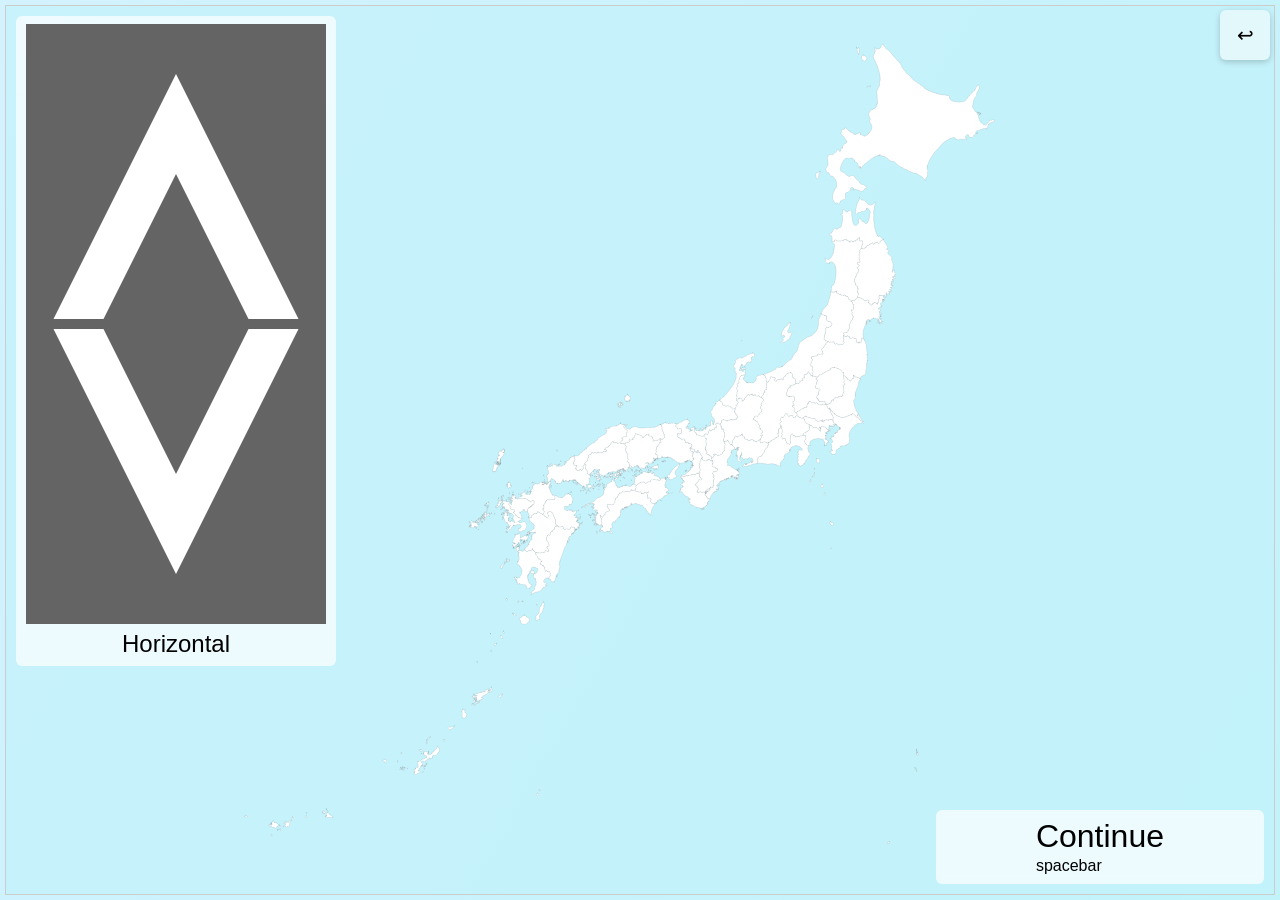
==== diamonds.html @ d3b8f723 "Add files via upload" ====
<!DOCTYPE html>
<html>
<head> 
    <meta charset="UTF-8">
    <link rel="stylesheet" href="styles.css">
    <title>Road Diamonds</title>
</head>
<body>
<div id="page">
    <div id="mapWrapper">
        <div id="svgs">
            <div id="layerContainer">
                <svg viewBox="0 0 300 600" width="300" height="600" id="background" class="shown">
                    <rect style="fill:#646464;fill-opacity:1;stroke:none;" width="300" height="600" x="0" y="0" />
                </svg>
                <svg viewBox="0 0 300 600" width="300" height="600" id="horizontal" class="layer">
                    <rect style="fill:#646464;fill-opacity:1;stroke:none;" width="300" height="600" x="0" y="0" />
                    <path style="fill:#ffffff;" d="M 150 50 L 27.5 295 L 77.5 295 L 150 150 L 222.5 295 L 272.5 295 L 150 50 z M 27.5 305 L 150 550 L 272.5 305 L 222.5 305 L 150 450 L 77.5 305 L 27.5 305 z " />
                </svg>
                <svg viewBox="0 0 300 600" width="300" height="600" id="horizontalsmall" class="layer">
                    <rect style="fill:#646464;fill-opacity:1;stroke:none;" width="300" height="600" x="0" y="0" />
                    <path style="fill:#ffffff;" d="M 150,175 88.75,297.5 h 25 L 150,225 l 36.25,72.5 h 25 z M 88.75,302.5 150,425 211.25,302.5 h -25 L 150,375 113.75,302.5 Z" />
                </svg>
                <svg viewBox="0 0 300 600" width="300" height="600" id="genericthin" class="layer">
                    <rect style="fill:#646464;fill-opacity:1;stroke:none;" width="300" height="600" x="0" y="0" />
                    <path style="fill:#ffffff;" d="M 150 50 L 19.75 300 L 150 550 L 280.25 300 L 150 50 z M 150 100 L 254.19922 300 L 150 500 L 45.800781 300 L 150 100 z " />
                </svg>
                <svg viewBox="0 0 300 600" width="300" height="600" id="horizontalthin" class="layer">
                    <rect style="fill:#646464;fill-opacity:1;stroke:none;" width="300" height="600" x="0" y="0" />
                    <path style="fill:#ffffff;" d="M 150 50 L 21.703125 296.25 L 47.753906 296.25 L 150 100 L 252.24609 296.25 L 278.29688 296.25 L 150 50 z M 21.703125 303.75 L 150 550 L 278.29688 303.75 L 252.24609 303.75 L 150 500 L 47.753906 303.75 L 21.703125 303.75 z " />
                </svg>
                <svg viewBox="0 0 300 600" width="300" height="600" id="outerrightsmall" class="layer">
                    <rect style="fill:#646464;fill-opacity:1;stroke:none;" width="300" height="600" x="0" y="0" />
                    <path style="fill:#ffffff;" d="m 150,175 -65.125,125 47.84961,91.84277 13.02539,-25 L 110.9248,300 118.53027,285.40332 150,225 163.02539,200 Z m 17.27441,33.15722 -13.02441,25 L 189.07519,300 184.63867,308.51562 160.44433,354.9541 150,375 136.97461,400 150,425 215.125,300 Z" />
                </svg>
                <svg viewBox="0 0 300 600" width="300" height="600" id="kagawa" class="layer">
                    <rect style="fill:#646464;fill-opacity:1;stroke:none;" width="300" height="600" x="0" y="0" />
                    <path style="fill:#ffffff;" d="M 150 50 L 123.94922 100 L 150 150 L 210.9375 266.96094 L 228.15039 300 L 202.48828 349.25391 L 150 450 L 123.94922 500 L 150 550 L 280.25 300 L 150 50 z M 115.44922 116.31641 L 19.75 300 L 115.44922 483.68555 L 141.5 433.68555 L 71.849609 300 L 141.5 166.31641 L 115.44922 116.31641 z " />
                </svg>
                <svg viewBox="0 0 300 600" width="300" height="600" id="shizuoka" class="layer">
                    <rect style="fill:#646464;fill-opacity:1;stroke:none;" width="300" height="600" x="0" y="0" />
                    <path style="fill:#ffffff;" d="M 150 50 L 136.97656 74.998047 L 150 100 L 202.89258 201.51953 L 254.19922 300 L 207.34766 389.92773 L 150 500 L 136.97461 525 L 150 550 L 280.25 300 L 150 50 z M 131.97656 84.595703 L 19.75 300 L 131.97461 515.4043 L 145 490.4043 L 45.800781 300 L 145 109.5957 L 131.97656 84.595703 z " />
                </svg>
                <svg viewBox="0 0 300 600" width="300" height="600" id="aomori" class="layer">
                    <rect style="fill:#646464;fill-opacity:1;stroke:none;" width="300" height="600" x="0" y="0" />
                    <path style="fill:#ffffff;" d="M 150 50 L 54.298828 233.68555 L 80.349609 283.68555 L 150 150 L 174.31055 196.66016 L 228.15039 300 L 254.20117 349.99805 L 280.25 300 L 150 50 z M 45.798828 250 L 19.75 300 L 150 550 L 245.70117 366.31445 L 219.65039 316.31445 L 150 450 L 125.98828 403.91211 L 71.849609 300 L 45.798828 250 z " />
                </svg>
                <svg viewBox="0 0 300 600" width="300" height="600" id="outerleft" class="layer">
                    <rect style="fill:#646464;fill-opacity:1;stroke:none;" width="300" height="600" x="0" y="0" />
                    <path style="fill:#ffffff;" d="M 150 50 L 123.94922 100.00195 L 150 150 L 217.72656 279.99414 L 228.15039 300 L 158.5 433.68359 L 184.55078 483.68359 L 280.25 300 L 150 50 z M 115.44922 116.31641 L 19.75 300 L 150 550 L 176.05078 500 L 150 450 L 94.023438 342.55859 L 71.849609 300 L 141.5 166.31641 L 115.44922 116.31641 z " />
                </svg>
                <svg viewBox="0 0 300 600" width="300" height="600" id="outerright" class="layer">
                    <rect style="fill:#646464;fill-opacity:1;stroke:none;" width="300" height="600" x="0" y="0" />
                    <path style="fill:#ffffff;" d="M 150 50 L 19.75 300 L 115.44922 483.68555 L 141.5 433.68555 L 71.849609 300 L 87.060547 270.80664 L 150 150 L 176.05078 100 L 150 50 z M 184.54883 116.31445 L 158.5 166.31445 L 228.15039 300 L 219.27734 317.03125 L 170.88867 409.9082 L 150 450 L 123.94922 500 L 150 550 L 280.25 300 L 184.54883 116.31445 z " />
                </svg>
                <svg viewBox="0 0 300 600" width="300" height="600" id="outerleftthin" class="layer">
                    <rect style="fill:#646464;fill-opacity:1;stroke:none;" width="300" height="600" x="0" y="0" />
                    <path style="fill:#ffffff;" d="M 150 50 L 136.99414 74.960938 L 220.51367 235.26758 L 220.47461 235.26758 L 254.19922 300 L 155 490.40234 L 168.02539 515.40234 L 280.25 300 L 150 50 z M 131.99414 84.558594 L 19.75 300 L 150 550 L 163.02539 525 L 150 500 L 87.921875 380.8457 L 45.800781 300 L 145.01953 109.55859 L 131.99414 84.558594 z " />
                </svg>
                <svg viewBox="0 0 300 600" width="300" height="600" id="htypeleft" class="layer">
                    <rect style="fill:#646464;fill-opacity:1;stroke:none;" width="300" height="600" x="0" y="0" />
                    <path style="fill:#ffffff;" d="M 150 50 L 123.94922 100 L 150 150 L 228.15039 300 L 254.20117 350 L 280.25 300 L 150 50 z M 115.44922 116.31641 L 54.300781 233.68555 L 80.349609 283.68555 L 141.5 166.31641 L 115.44922 116.31641 z M 45.798828 250 L 19.75 300 L 150 550 L 176.05078 500 L 150 450 L 71.849609 300 L 45.798828 250 z M 219.65039 316.31445 L 158.5 433.68359 L 184.55078 483.68359 L 245.69922 366.31445 L 219.65039 316.31445 z " />
                </svg>
                <svg viewBox="0 0 300 600" width="300" height="600" id="htypeleftthin" class="layer">
                    <rect style="fill:#646464;fill-opacity:1;stroke:none;" width="300" height="600" x="0" y="0" />
                    <path style="fill:#ffffff;" d="M 150 50 L 136.97461 75 L 150 100 L 254.19922 300 L 267.22461 325.00195 L 280.25 300 L 150 50 z M 131.97461 84.597656 L 37.775391 265.40234 L 50.800781 290.40234 L 145 109.59766 L 131.97461 84.597656 z M 32.775391 275 L 19.75 300 L 150 550 L 163.02539 525 L 150 500 L 45.800781 300 L 32.775391 275 z M 249.19922 309.59766 L 155 490.40234 L 168.02539 515.40234 L 262.22461 334.59766 L 249.19922 309.59766 z " />
                </svg>
                <svg viewBox="0 0 300 600" width="300" height="600" id="shurikenrightsmall" class="layer">
                    <rect style="fill:#646464;fill-opacity:1;stroke:none;" width="300" height="600" x="0" y="0" />
                    <path style="fill:#ffffff;" d="m 150,175 -47.84961,91.84278 13.02441,24.99999 1.55079,-2.97656 L 150,225 163.02441,200 Z m 17.27539,33.15722 -13.02539,25 10.04297,19.27637 8.33886,16.00488 L 189.07519,300 202.10058,325 215.125,300 Z M 97.899414,275 84.875,300 l 47.84961,91.84277 13.02539,-25 L 134.69238,345.61914 110.9248,300 Z m 86.925776,33.15723 -5.86718,11.26171 -22.93067,44.0127 L 150,375 136.97461,400 150,425 197.85058,333.15723 Z" />
                </svg>
                <svg viewBox="0 0 300 600" width="300" height="600" id="shurikenright" class="layer">
                    <rect style="fill:#646464;fill-opacity:1;stroke:none;" width="300" height="600" x="0" y="0" />
                    <path style="fill:#ffffff;" d="M 150 50 L 54.298828 233.68555 L 80.349609 283.68555 L 89.535156 266.05273 L 150 150 L 176.04883 100 L 150 50 z M 184.54883 116.31445 L 158.5 166.31445 L 203.17383 252.06055 L 207.39453 260.16016 L 228.15039 300 L 254.20117 350 L 280.25 300 L 184.54883 116.31445 z M 45.798828 250 L 19.75 300 L 115.44922 483.68555 L 141.5 433.68555 L 108.22852 369.82422 L 71.849609 300 L 45.798828 250 z M 219.65039 316.31445 L 199.61523 354.76953 L 199.00195 355.94727 L 150 450 L 123.94922 500 L 150 550 L 245.70117 366.31445 L 219.65039 316.31445 z " />
                </svg>
                <svg viewBox="0 0 300 600" width="300" height="600" id="htyperight" class="layer">
                    <rect style="fill:#646464;fill-opacity:1;stroke:none;" width="300" height="600" x="0" y="0" />
                    <path style="fill:#ffffff;" d="M 150 50 L 19.75 300 L 45.798828 349.99805 L 71.849609 300 L 150 150 L 176.04883 100 L 150 50 z M 184.54883 116.31445 L 158.5 166.31445 L 219.65039 283.68555 L 245.70117 233.68555 L 184.54883 116.31445 z M 254.20117 250.00195 L 228.15039 300 L 195.69531 362.29297 L 150 450 L 123.94922 500 L 150 550 L 280.25 300 L 254.20117 250.00195 z M 80.349609 316.31445 L 54.298828 366.31445 L 115.44922 483.68555 L 141.5 433.68555 L 80.349609 316.31445 z " />
                </svg>
                <svg viewBox="0 0 300 600" width="300" height="600" id="shurikenleftthin" class="layer">
                    <rect style="fill:#646464;fill-opacity:1;stroke:none;" width="300" height="600" x="0" y="0" />
                    <path style="fill:#ffffff;" d="M 150 50 L 136.97461 75 L 150 100 L 207.35938 210.0957 L 249.19922 290.4043 L 262.22461 265.40234 L 150 50 z M 131.97461 84.597656 L 19.75 300 L 32.775391 325 L 45.800781 300 L 111.42383 174.04297 L 145 109.59766 L 131.97461 84.597656 z M 267.22461 275 L 254.19922 300 L 183.05664 436.54883 L 155 490.40234 L 168.02539 515.40234 L 280.25 300 L 267.22461 275 z M 50.800781 309.59766 L 37.775391 334.59766 L 150 550 L 163.02539 524.99805 L 150 500 L 150 499.99805 L 93.023438 390.63672 L 50.800781 309.59766 z " />
                </svg>
                <svg viewBox="0 0 300 600" width="300" height="600" id="shurikenleft" class="layer">
                    <rect style="fill:#646464;fill-opacity:1;stroke:none;" width="300" height="600" x="0" y="0" />
                    <path style="fill:#ffffff;" d="M 150 50 L 123.94922 100 L 150 150 L 219.65039 283.68359 L 245.70117 233.68555 L 150 50 z M 115.44922 116.31445 L 19.75 300 L 45.798828 349.99805 L 71.849609 300 L 82.085938 280.35352 L 125.19727 197.60742 L 141.5 166.31445 L 115.44922 116.31445 z M 254.20117 250 L 228.15039 300 L 226.94727 302.31055 L 181.81445 388.93555 L 158.5 433.68359 L 184.55078 483.68359 L 280.25 300 L 254.20117 250 z M 80.349609 316.31445 L 54.298828 366.31445 L 150 550 L 176.05078 500 L 150 450 L 94.802734 344.05469 L 80.349609 316.31445 z " />
                </svg>
            </div>
            <div id="name">name</div>
        </div>
        <div id="map"></div>
        <div id="prefectures"></div>
        <div id="legend_colors">
            <div class="legend-item">
                <span class="color-box correct"></span>
                <span>Correct</span>
            </div>

            <div class="legend-item">
                <span class="color-box wrong"></span>
                <span>Wrong</span>
            </div>

            <div class="legend-item">
                <span class="color-box missing"></span>
                <span>Missing</span>
            </div>
        </div>
        <button id="continue" onclick="buttonPress()">
            Continue
            <div id="notice">
                spacebar
            </div>
        </button>
    </div>
</div>

<a id="homeButton" href="index.html">↩</a>

<style>
    
path { 
    transition: fill 0.3s ease;
    cursor: crosshair;
}

#name {
    margin: 0;
    text-align: center;
    font-size: 24px;
}

#svgs {
    width: 320px;
    height: 650px;
    pointer-events: none;
    transition: opacity 0.25s ease, transform 0.25s ease;
    
    position: absolute;
    top: 10px;
    left: 10px;

    justify-content: center;
    align-items: center;

    display: flex;
    flex-direction: column;
    gap: 6px;

    padding: 0px;
    border-radius: 6px;

    background: rgba(255, 255, 255, 0.7);
    backdrop-filter: blur(4px);

}

#layerContainer {
    position: relative;
    width: 100%;
    height: 600px;
}

.layer {
    position: absolute;
    inset: 0;
    
    width: 100%;
    height: 100%;
    
    object-fit: contain;

    opacity: 0;
    transition: opacity 0.5s ease;
}

.shown {
    position: absolute;
    width: 100%;
    height: 100%;
    object-fit: contain;
    display: block;
    opacity: 1;
    transition: opacity 0.5s ease;
}

#map {
    width: 100%;
    height: 100%;
    display: block;
    cursor: grab;
}

#prefectures
 {
    opacity: 0;
    pointer-events: none;
    transition: opacity 0.25s ease, transform 0.25s ease;
    
    position: absolute;
    top: 10px;
    left: 50%;
    transform: translate(-50%, -6px);


    display: flex;
    flex-direction: column;
    gap: 6px;

    padding: 8px;
    border-radius: 6px;

    background: rgba(255, 255, 255, 0.7);
    backdrop-filter: blur(4px);

    font-size: 20px;
}

#prefectures.show {
    opacity: 1;
    transform: translate(-50%, 0);
    pointer-events: auto;    
}

</style>

<script>
document.addEventListener("DOMContentLoaded", () => {

    fetch("prefectures.svg")
    .then(response => response.text())
    .then(svgText => {

        const map = document.getElementById("map");
        map.innerHTML = svgText;

        const svg = map.querySelector("svg");
        svg.setAttribute("preserveAspectRatio", "xMidYMid meet");
        const regions = [...svg.querySelectorAll("path[id]")];
        const marked = new Set();
        const questions = [
            {
                id: "horizontal",
                name: "Horizontal",
                correct: new Set(["Saga", "Shimane", "Tottori"]),
                key: "Saga | Shimane | Tottori"
            },
            {
                id: "horizontalsmall",
                name: "Horizontal Small",
                correct: new Set(["Saga"]),
                key: "Saga"
            },
            {
                id: "horizontalthin",
                name: "Horizontal Thin",
                correct: new Set(["Saga"]),
                key: "Saga"
            },
            {
                id: "genericthin",
                name: "Generic Thin",
                correct: new Set(["Kagoshima", "Yamaguchi", "Aichi", "Nagano"]),
                key: "Kagoshima | Yamaguchi | Aichi | Nagano"
            },
            {
                id: "kagawa",
                name: "C Type",
                correct: new Set(["Kagawa"]),
                key: "Kagawa"
            },
            {
                id: "outerrightsmall",
                name: "Diagonal Top Right Small",
                correct: new Set(["Tokushima", "Hiroshima"]),
                key: "Tokushima | Hiroshima"
            },
            {
                id: "shizuoka",
                name: "C Type Thin",
                correct: new Set(["Shizuoka"]),
                key: "Shizuoka"
            },
            {
                id: "aomori",
                name: "Diagonal Side",
                correct: new Set(["Aomori"]),
                key: "Aomori"
            },
            {
                id: "outerleft",
                name: "Diagonal Top Left",
                correct: new Set(["Mie", "Kochi"]),
                key: "Mie | Kochi"
            },
            {
                id: "outerright",
                name: "Diagonal Top Right",
                correct: new Set(["Miyagi", "Okayama", "Hyogo", "Kyoto"]),
                key: "Miyagi | Okayama | Hyogo | Kyoto"
            },
            {
                id: "outerleftthin",
                name: "Diagonal Top Left Thin",
                correct: new Set(["Ishikawa", "Kumamoto"]),
                key: "Ishikawa | Kumamoto"
            },
            {
                id: "htypeleft",
                name: "H Type Left",
                correct: new Set(["Okinawa", "Shiga", "Niigata", "Ibaraki", "Tochigi", "Saitama"]),
                key: "Okinawa | Shiga | Niigata | Ibaraki | Tochigi | Saitama"
            },
            {
                id: "htypeleftthin",
                name: "H Type Left Thin",
                correct: new Set(["Ibaraki", "Niigata"]),
                key: "Ibaraki | Niigata"
            },
            {
                id: "shurikenright",
                name: "Shuriken Right",
                correct: new Set(["Wakayama", "Nara"]),
                key: "Wakayama | Nara"
            },
            {
                id: "shurikenrightsmall",
                name: "Shuriken Right Small",
                correct: new Set(["Nara"]),
                key: "Nara"
            },
            {
                id: "htyperight",
                name: "H Type Right",
                correct: new Set(["Toyama", "Oita"]),
                key: "Toyama | Oita"
            },
            {
                id: "shurikenleft",
                name: "Shuriken Left",
                correct: new Set(["Chiba", "Gunma", "Gifu"]),
                key: "Chiba | Gunma | Gifu"
            },
            {
                id: "shurikenleftthin",
                name: "Shuriken Left Thin",
                correct: new Set(["Yamanashi", "Nagano"]),
                key: "Yamanashi | Nagano"
            }
        ];

        if (!svg || !regions.length || !questions.length) {
            console.log = ("Shit's dead");
            return;
        }

        const COOLDOWN_TURNS = Math.round(questions.length / 2);
        const cooldowns = {};

        regions.forEach(r => {
            r.dataset.originalFill =
                r.getAttribute("fill") ||
                getComputedStyle(r).fill;
        });

        let guessing = false;
        let romaji = false;
        let currentTarget = null;

        function updateCooldowns() {
            for (const id in cooldowns) {
                cooldowns[id]--;
                if (cooldowns[id] <= 0) delete cooldowns[id];
            }
        }

        function loadQuestion() {
            
            updateCooldowns();

            const available = questions.filter(r => !cooldowns[r.id]);
            const pool = available.length ? available : questions;

            currentTarget = pool[Math.floor(Math.random() * pool.length)];

            cooldowns[currentTarget.id] = COOLDOWN_TURNS;

            const name = currentTarget.name ||currentTarget.id;
            
            
            document.getElementById("name").style.opacity = 0;
            setTimeout(() => {
                document.getElementById("name").textContent = name;
                document.getElementById("name").style.opacity = 1;
            }, 120);

            document.getElementById(currentTarget.id).classList.add('shown');
            document.getElementById(currentTarget.id).classList.remove('layer');
            
            guessing = true;
        }

        function mark(region) {

            if (marked.has(region.id)) {
                marked.delete(region.id);
                region.classList.remove("selected");
                region.style.fill = region.dataset.originalFill;
            } else {
                marked.add(region.id);
                region.classList.add("selected");
                region.style.fill = "#F4D35E";
            }
        }

        function reveal() {

            guessing = false;
            const answers = new Set(currentTarget.correct);
            
            let correct = new Set( [...marked].filter(id => answers.has(id)) );
            let wrong = new Set( [...marked].filter(id => !answers.has(id)) );
            let wrongneeded = new Set( [...answers].filter(id => !marked.has(id)) );

            regions.forEach(region => {
                if (correct.has(region.id)) {
                    region.style.fill = "#2ECC71";
                }
                else if (wrong.has(region.id)) {
                    region.style.fill = "#E74C3C";
                }
                else if (wrongneeded.has(region.id)) {
                    region.style.fill = "#1F6FEB";
                }
            });

            document.getElementById("prefectures").classList.toggle("show");
            document.getElementById("prefectures").textContent = currentTarget.key;
            document.getElementById("legend_colors").classList.toggle("show");

        }

        function resetAndContinue() {
            if (guessing) return;

            regions.forEach(r => {
                r.style.fill = r.dataset.originalFill;
            });

            document.getElementById(currentTarget.id).classList.remove('shown');
            document.getElementById(currentTarget.id).classList.add('layer');

            marked.clear();

            document.getElementById("prefectures").classList.toggle("show");
            document.getElementById("legend_colors").classList.toggle("show");

            loadQuestion()

        }

        regions.forEach(region => {
            region.addEventListener("click", (e) => {
                if (!guessing) return;
                e.stopPropagation();
                mark(region);
            });
        });

        window.buttonPress = function() {
            if (guessing) {
                reveal()
            }
            else {
                resetAndContinue();
            }
        };

        document.addEventListener("keydown", (e) => {
            switch (e.code){
                case "Space":
                case "Enter":
                    if (guessing) {
                        reveal()
                        break;
                    }
                    else {
                        resetAndContinue();
                        break;
                    }
                }
        });

        let viewBox = svg.viewBox.baseVal;

        const baseWidth = viewBox.width;
        const baseHeight = viewBox.height;
        
        const MIN_ZOOM = 0.5;
        const MAX_ZOOM = 35;

        let isPanning = false;
        let startMouse = {x: 0, y: 0};
        let startViewBox = {x: 0, y: 0};

        function updateViewBox() {
            svg.setAttribute(
                "viewBox",
                `${viewBox.x} ${viewBox.y} ${viewBox.width} ${viewBox.height}`
            );
        }

        function getSvgMousePosition(e) {

            const rect = svg.getBoundingClientRect();
            const viewAspect = viewBox.width / viewBox.height;
            const rectAspect = rect.width / rect.height;

            let renderedWidth = rect.width;
            let renderedHeight = rect.height;

            let offsetX = 0;
            let offsetY = 0;

            if (rectAspect > viewAspect) {
                renderedWidth = rect.height * viewAspect;
                offsetX = (rect.width - renderedWidth) / 2;
            } 
            else {
                renderedHeight = rect.width / viewAspect;
                offsetY = (rect.height - renderedHeight) / 2;
            }

            return {
                x: (e.clientX - rect.left - offsetX) / renderedWidth,
                y: (e.clientY - rect.top - offsetY) / renderedHeight
            };

        }

        svg.addEventListener("mousedown", e => {
            isPanning = true;

            const mouse = getSvgMousePosition(e);

            startMouse.x = mouse.x;
            startMouse.y = mouse.y;

            startViewBox.x = viewBox.x;
            startViewBox.y = viewBox.y;

            svg.style.cursor = "grabbing";

            e.preventDefault();
        });

        window.addEventListener("mouseup", () => {
            isPanning = false;
            svg.style.cursor = "grab";
        });

        window.addEventListener("mousemove", e => {
            if (!isPanning) return;

            const mouse = getSvgMousePosition(e);

            const dx = (mouse.x - startMouse.x) * viewBox.width;
            const dy = (mouse.y - startMouse.y) * viewBox.height;

            viewBox.x = startViewBox.x - dx;

            viewBox.y = startViewBox.y - dy;

            updateViewBox();
        });

        svg.addEventListener("wheel", e => {
            e.preventDefault();

            const zoomFactor = 1.1;
            const mouse = getSvgMousePosition(e);
            const scale = baseWidth / viewBox.width;

            let newScale = scale * (e.deltaY < 0 ? zoomFactor : 1 / zoomFactor);

            newScale = Math.max(MIN_ZOOM, Math.min(MAX_ZOOM, newScale));

            const newWidth = baseWidth / newScale;
            const newHeight = baseHeight / newScale;

            viewBox.x += (viewBox.width - newWidth) * mouse.x;
            viewBox.y += (viewBox.height - newHeight) * mouse.y;

            viewBox.width = newWidth;
            viewBox.height = newHeight;

            updateViewBox();
        }, { passive:false });

        loadQuestion();
    });
});
</script>

</body>
</html>
---- styles.css ----
html, body {
    margin: 0;
    height: 100%;
    font-family: sans-serif;
    background: #80dbff31;
}

body {
    display: flex;
    justify-content: center;
    align-items: center;
    padding: 5px;
    background: linear-gradient(120deg, #80dbff31, #c2f3fa);
    box-sizing: border-box;
}

#page {
    height: 100%;
    width: 100%;
    display: flex;
    flex-direction: row;
    margin: auto;
    gap: 10px;
}

#header {
    display: flex;
    flex-direction: column;
    align-items: center;
    flex: 0 1 0%;
    max-width: 40%;
    height: 100%;
    min-height: 0;
}

#mapWrapper {
    flex: 1;
    background: rgba(194, 243, 250, 0.644);
    border: 1px solid #ccc;
    min-height: 0;
    position: relative;
    overflow: hidden;
}

#menu {
    text-align: center;
}

.button-container {
    display: flex;
    flex-wrap: wrap;
    margin: auto;
    gap: 12px;
    justify-content: center;
}

.menu-btn {
    display: block;
    width: min(80vw, 300px);
    aspect-ratio: 1 / 2;

    background: white;
    color: black;
    text-decoration: none;

    border-radius: 10px;
    font-size: min(70vw, 200px);
    display: flex;
    align-items: center;
    justify-content: center;

    transition: background 0.15s ease;
}

.menu-btn:hover {
    background: rgb(241, 241, 241);
}

#homeButton {
    position: fixed;
    top: 10px;
    right: 10px;

    width: 50px;
    height: 50px;

    display: flex;
    align-items: center;
    justify-content: center;

    background: rgb(226, 248, 250);
    color: black;
    text-decoration: none;

    border-radius: 6px;
    font-size: 20px;

    z-index: 9999;

    box-shadow: 0 2px 6px rgba(0,0,0,0.2);
}

.diamond-btn {

    display: flex;
    align-items: center;
    justify-content: center;

    border: none;
    background: #646464;
    cursor: pointer;

    border-radius: 10px;
    transition: background 0.15s ease;
}

.diamond-btn:hover {
    background: #5e5e5e;
}

#notice {
    font-size: 16px;
    line-height: 1;
    margin: 0;
}

#continue {
    line-height: 1;
    margin-top: auto;
    text-align: center;
    font-size: 32px;
    cursor: pointer;

    position: absolute;
    bottom: 10px;
    right: 10px;

    display: flex;
    flex-direction: column;

    gap: 6px;
    padding-top: 10px;
    padding-bottom: 10px;
    padding-left: 100px;
    padding-right: 100px;
    border-radius: 6px;
    border: 0;

    background: rgba(255, 255, 255, 0.7);
    backdrop-filter: blur(4px);
}

#legend {
    opacity: 0;
    transform: translateY(-6px);
    pointer-events: none;
    transition: opacity 0.25s ease, transform 0.25s ease;
    
    position: absolute;
    top: 10px;
    left: 10px;

    display: flex;
    flex-direction: column;
    gap: 6px;

    padding: 8px;
    border-radius: 6px;

    background: rgba(255, 255, 255, 0.7);
    backdrop-filter: blur(4px);

    font-size: 12px;
}

.legend-item {
    display: flex;
    align-items: center;
    gap: 8px;
    font-size: 20px;
    pointer-events: none;
}

#legend.show { 
    opacity: 1;
    transform: translateY(0);
    pointer-events: auto; 
}

#legend_colors {
    opacity: 0;
    transform: translateY(-6px);
    pointer-events: none;
    transition: opacity 0.25s ease, transform 0.25s ease;
    
    position: absolute;
    bottom: 10px;
    left: 10px;

    display: flex;
    flex-direction: column;
    gap: 6px;

    padding: 8px;
    border-radius: 6px;

    background: rgba(255, 255, 255, 0.7);
    backdrop-filter: blur(4px);

    font-size: 12px;
}

#legend_colors.show { 
    opacity: 1;
    transform: translateY(0);
    pointer-events: auto; 
}

.color-box {
    width: 20px;
    height: 20px;
    border-radius: 2px;
    display: inline-block;
}

.color-box.correct { background: #2ECC71; }

.color-box.wrong { background: #E74C3C; }

.color-box.missing { background: #1F6FEB; }
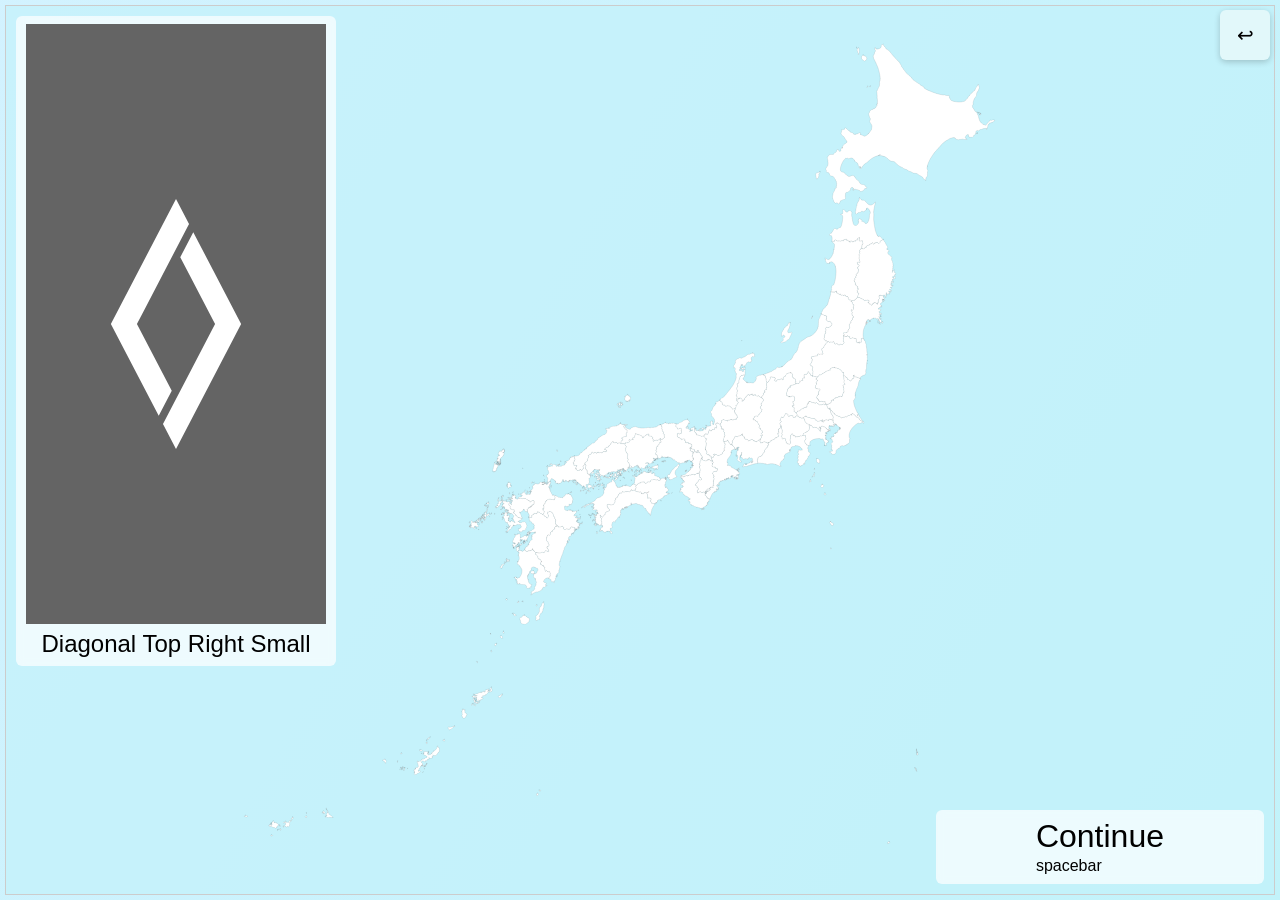
==== commit 8f58c405: "Add files via upload" ====
--- a/diamonds.html
+++ b/diamonds.html
@@ -4,6 +4,7 @@
     <meta charset="UTF-8">
     <link rel="stylesheet" href="styles.css">
     <title>Road Diamonds</title>
+    <link rel="icon" href="favicon.svg" type="image/svg+xml">
 </head>
 <body>
 <div id="page">
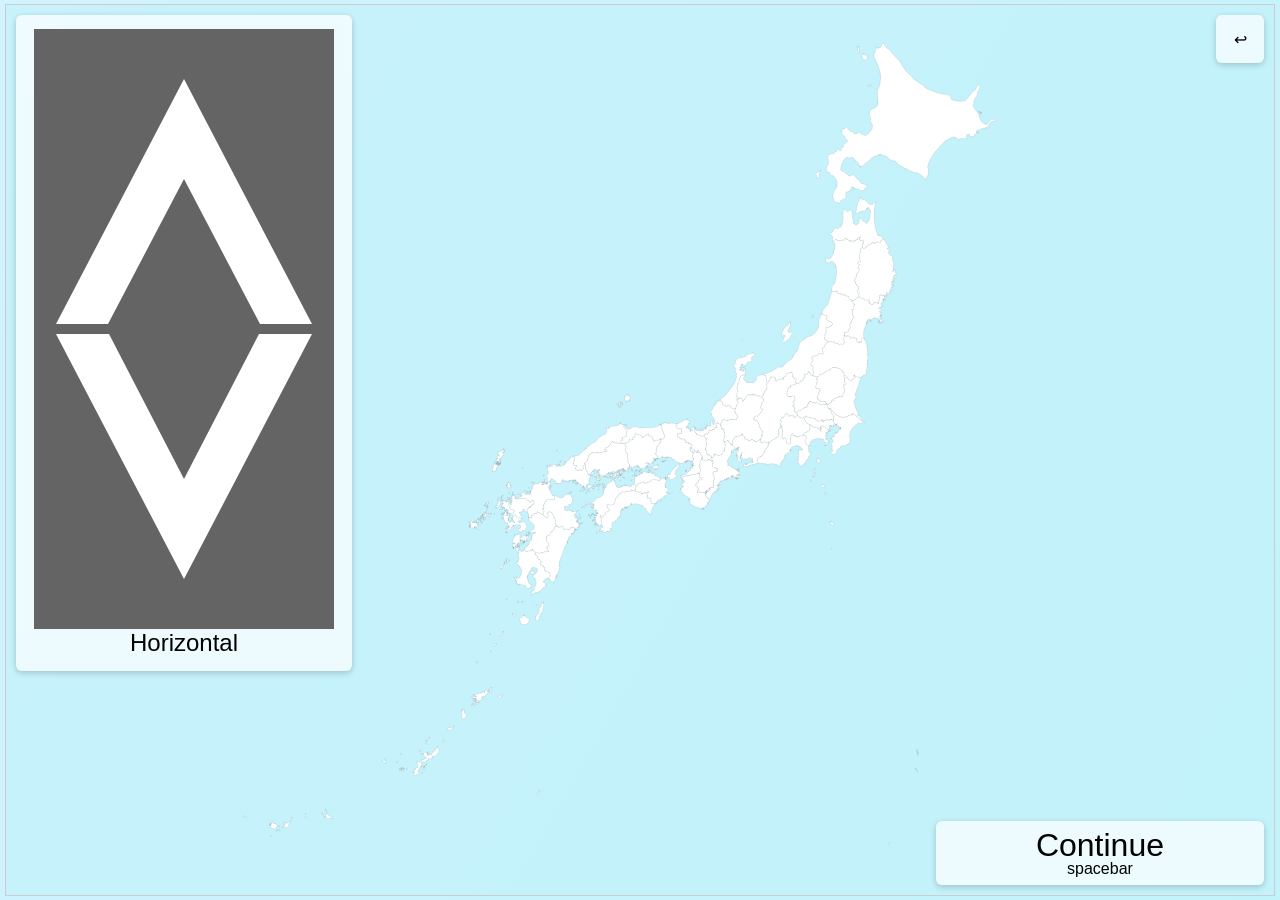
==== commit e8d8f7fc: "Add files via upload" ====
--- a/diamonds.html
+++ b/diamonds.html
@@ -7,159 +7,155 @@
     <link rel="icon" href="favicon.svg" type="image/svg+xml">
 </head>
 <body>
-<div id="page">
-    <div id="mapWrapper">
-        <div id="svgs">
-            <div id="layerContainer">
-                <svg viewBox="0 0 300 600" width="300" height="600" id="background" class="shown">
-                    <rect style="fill:#646464;fill-opacity:1;stroke:none;" width="300" height="600" x="0" y="0" />
-                </svg>
-                <svg viewBox="0 0 300 600" width="300" height="600" id="horizontal" class="layer">
-                    <rect style="fill:#646464;fill-opacity:1;stroke:none;" width="300" height="600" x="0" y="0" />
-                    <path style="fill:#ffffff;" d="M 150 50 L 27.5 295 L 77.5 295 L 150 150 L 222.5 295 L 272.5 295 L 150 50 z M 27.5 305 L 150 550 L 272.5 305 L 222.5 305 L 150 450 L 77.5 305 L 27.5 305 z " />
-                </svg>
-                <svg viewBox="0 0 300 600" width="300" height="600" id="horizontalsmall" class="layer">
-                    <rect style="fill:#646464;fill-opacity:1;stroke:none;" width="300" height="600" x="0" y="0" />
-                    <path style="fill:#ffffff;" d="M 150,175 88.75,297.5 h 25 L 150,225 l 36.25,72.5 h 25 z M 88.75,302.5 150,425 211.25,302.5 h -25 L 150,375 113.75,302.5 Z" />
-                </svg>
-                <svg viewBox="0 0 300 600" width="300" height="600" id="genericthin" class="layer">
-                    <rect style="fill:#646464;fill-opacity:1;stroke:none;" width="300" height="600" x="0" y="0" />
-                    <path style="fill:#ffffff;" d="M 150 50 L 19.75 300 L 150 550 L 280.25 300 L 150 50 z M 150 100 L 254.19922 300 L 150 500 L 45.800781 300 L 150 100 z " />
-                </svg>
-                <svg viewBox="0 0 300 600" width="300" height="600" id="horizontalthin" class="layer">
-                    <rect style="fill:#646464;fill-opacity:1;stroke:none;" width="300" height="600" x="0" y="0" />
-                    <path style="fill:#ffffff;" d="M 150 50 L 21.703125 296.25 L 47.753906 296.25 L 150 100 L 252.24609 296.25 L 278.29688 296.25 L 150 50 z M 21.703125 303.75 L 150 550 L 278.29688 303.75 L 252.24609 303.75 L 150 500 L 47.753906 303.75 L 21.703125 303.75 z " />
-                </svg>
-                <svg viewBox="0 0 300 600" width="300" height="600" id="outerrightsmall" class="layer">
-                    <rect style="fill:#646464;fill-opacity:1;stroke:none;" width="300" height="600" x="0" y="0" />
-                    <path style="fill:#ffffff;" d="m 150,175 -65.125,125 47.84961,91.84277 13.02539,-25 L 110.9248,300 118.53027,285.40332 150,225 163.02539,200 Z m 17.27441,33.15722 -13.02441,25 L 189.07519,300 184.63867,308.51562 160.44433,354.9541 150,375 136.97461,400 150,425 215.125,300 Z" />
-                </svg>
-                <svg viewBox="0 0 300 600" width="300" height="600" id="kagawa" class="layer">
-                    <rect style="fill:#646464;fill-opacity:1;stroke:none;" width="300" height="600" x="0" y="0" />
-                    <path style="fill:#ffffff;" d="M 150 50 L 123.94922 100 L 150 150 L 210.9375 266.96094 L 228.15039 300 L 202.48828 349.25391 L 150 450 L 123.94922 500 L 150 550 L 280.25 300 L 150 50 z M 115.44922 116.31641 L 19.75 300 L 115.44922 483.68555 L 141.5 433.68555 L 71.849609 300 L 141.5 166.31641 L 115.44922 116.31641 z " />
-                </svg>
-                <svg viewBox="0 0 300 600" width="300" height="600" id="shizuoka" class="layer">
-                    <rect style="fill:#646464;fill-opacity:1;stroke:none;" width="300" height="600" x="0" y="0" />
-                    <path style="fill:#ffffff;" d="M 150 50 L 136.97656 74.998047 L 150 100 L 202.89258 201.51953 L 254.19922 300 L 207.34766 389.92773 L 150 500 L 136.97461 525 L 150 550 L 280.25 300 L 150 50 z M 131.97656 84.595703 L 19.75 300 L 131.97461 515.4043 L 145 490.4043 L 45.800781 300 L 145 109.5957 L 131.97656 84.595703 z " />
-                </svg>
-                <svg viewBox="0 0 300 600" width="300" height="600" id="aomori" class="layer">
-                    <rect style="fill:#646464;fill-opacity:1;stroke:none;" width="300" height="600" x="0" y="0" />
-                    <path style="fill:#ffffff;" d="M 150 50 L 54.298828 233.68555 L 80.349609 283.68555 L 150 150 L 174.31055 196.66016 L 228.15039 300 L 254.20117 349.99805 L 280.25 300 L 150 50 z M 45.798828 250 L 19.75 300 L 150 550 L 245.70117 366.31445 L 219.65039 316.31445 L 150 450 L 125.98828 403.91211 L 71.849609 300 L 45.798828 250 z " />
-                </svg>
-                <svg viewBox="0 0 300 600" width="300" height="600" id="outerleft" class="layer">
-                    <rect style="fill:#646464;fill-opacity:1;stroke:none;" width="300" height="600" x="0" y="0" />
-                    <path style="fill:#ffffff;" d="M 150 50 L 123.94922 100.00195 L 150 150 L 217.72656 279.99414 L 228.15039 300 L 158.5 433.68359 L 184.55078 483.68359 L 280.25 300 L 150 50 z M 115.44922 116.31641 L 19.75 300 L 150 550 L 176.05078 500 L 150 450 L 94.023438 342.55859 L 71.849609 300 L 141.5 166.31641 L 115.44922 116.31641 z " />
-                </svg>
-                <svg viewBox="0 0 300 600" width="300" height="600" id="outerright" class="layer">
-                    <rect style="fill:#646464;fill-opacity:1;stroke:none;" width="300" height="600" x="0" y="0" />
-                    <path style="fill:#ffffff;" d="M 150 50 L 19.75 300 L 115.44922 483.68555 L 141.5 433.68555 L 71.849609 300 L 87.060547 270.80664 L 150 150 L 176.05078 100 L 150 50 z M 184.54883 116.31445 L 158.5 166.31445 L 228.15039 300 L 219.27734 317.03125 L 170.88867 409.9082 L 150 450 L 123.94922 500 L 150 550 L 280.25 300 L 184.54883 116.31445 z " />
-                </svg>
-                <svg viewBox="0 0 300 600" width="300" height="600" id="outerleftthin" class="layer">
-                    <rect style="fill:#646464;fill-opacity:1;stroke:none;" width="300" height="600" x="0" y="0" />
-                    <path style="fill:#ffffff;" d="M 150 50 L 136.99414 74.960938 L 220.51367 235.26758 L 220.47461 235.26758 L 254.19922 300 L 155 490.40234 L 168.02539 515.40234 L 280.25 300 L 150 50 z M 131.99414 84.558594 L 19.75 300 L 150 550 L 163.02539 525 L 150 500 L 87.921875 380.8457 L 45.800781 300 L 145.01953 109.55859 L 131.99414 84.558594 z " />
-                </svg>
-                <svg viewBox="0 0 300 600" width="300" height="600" id="htypeleft" class="layer">
-                    <rect style="fill:#646464;fill-opacity:1;stroke:none;" width="300" height="600" x="0" y="0" />
-                    <path style="fill:#ffffff;" d="M 150 50 L 123.94922 100 L 150 150 L 228.15039 300 L 254.20117 350 L 280.25 300 L 150 50 z M 115.44922 116.31641 L 54.300781 233.68555 L 80.349609 283.68555 L 141.5 166.31641 L 115.44922 116.31641 z M 45.798828 250 L 19.75 300 L 150 550 L 176.05078 500 L 150 450 L 71.849609 300 L 45.798828 250 z M 219.65039 316.31445 L 158.5 433.68359 L 184.55078 483.68359 L 245.69922 366.31445 L 219.65039 316.31445 z " />
-                </svg>
-                <svg viewBox="0 0 300 600" width="300" height="600" id="htypeleftthin" class="layer">
-                    <rect style="fill:#646464;fill-opacity:1;stroke:none;" width="300" height="600" x="0" y="0" />
-                    <path style="fill:#ffffff;" d="M 150 50 L 136.97461 75 L 150 100 L 254.19922 300 L 267.22461 325.00195 L 280.25 300 L 150 50 z M 131.97461 84.597656 L 37.775391 265.40234 L 50.800781 290.40234 L 145 109.59766 L 131.97461 84.597656 z M 32.775391 275 L 19.75 300 L 150 550 L 163.02539 525 L 150 500 L 45.800781 300 L 32.775391 275 z M 249.19922 309.59766 L 155 490.40234 L 168.02539 515.40234 L 262.22461 334.59766 L 249.19922 309.59766 z " />
-                </svg>
-                <svg viewBox="0 0 300 600" width="300" height="600" id="shurikenrightsmall" class="layer">
-                    <rect style="fill:#646464;fill-opacity:1;stroke:none;" width="300" height="600" x="0" y="0" />
-                    <path style="fill:#ffffff;" d="m 150,175 -47.84961,91.84278 13.02441,24.99999 1.55079,-2.97656 L 150,225 163.02441,200 Z m 17.27539,33.15722 -13.02539,25 10.04297,19.27637 8.33886,16.00488 L 189.07519,300 202.10058,325 215.125,300 Z M 97.899414,275 84.875,300 l 47.84961,91.84277 13.02539,-25 L 134.69238,345.61914 110.9248,300 Z m 86.925776,33.15723 -5.86718,11.26171 -22.93067,44.0127 L 150,375 136.97461,400 150,425 197.85058,333.15723 Z" />
-                </svg>
-                <svg viewBox="0 0 300 600" width="300" height="600" id="shurikenright" class="layer">
-                    <rect style="fill:#646464;fill-opacity:1;stroke:none;" width="300" height="600" x="0" y="0" />
-                    <path style="fill:#ffffff;" d="M 150 50 L 54.298828 233.68555 L 80.349609 283.68555 L 89.535156 266.05273 L 150 150 L 176.04883 100 L 150 50 z M 184.54883 116.31445 L 158.5 166.31445 L 203.17383 252.06055 L 207.39453 260.16016 L 228.15039 300 L 254.20117 350 L 280.25 300 L 184.54883 116.31445 z M 45.798828 250 L 19.75 300 L 115.44922 483.68555 L 141.5 433.68555 L 108.22852 369.82422 L 71.849609 300 L 45.798828 250 z M 219.65039 316.31445 L 199.61523 354.76953 L 199.00195 355.94727 L 150 450 L 123.94922 500 L 150 550 L 245.70117 366.31445 L 219.65039 316.31445 z " />
-                </svg>
-                <svg viewBox="0 0 300 600" width="300" height="600" id="htyperight" class="layer">
-                    <rect style="fill:#646464;fill-opacity:1;stroke:none;" width="300" height="600" x="0" y="0" />
-                    <path style="fill:#ffffff;" d="M 150 50 L 19.75 300 L 45.798828 349.99805 L 71.849609 300 L 150 150 L 176.04883 100 L 150 50 z M 184.54883 116.31445 L 158.5 166.31445 L 219.65039 283.68555 L 245.70117 233.68555 L 184.54883 116.31445 z M 254.20117 250.00195 L 228.15039 300 L 195.69531 362.29297 L 150 450 L 123.94922 500 L 150 550 L 280.25 300 L 254.20117 250.00195 z M 80.349609 316.31445 L 54.298828 366.31445 L 115.44922 483.68555 L 141.5 433.68555 L 80.349609 316.31445 z " />
-                </svg>
-                <svg viewBox="0 0 300 600" width="300" height="600" id="shurikenleftthin" class="layer">
-                    <rect style="fill:#646464;fill-opacity:1;stroke:none;" width="300" height="600" x="0" y="0" />
-                    <path style="fill:#ffffff;" d="M 150 50 L 136.97461 75 L 150 100 L 207.35938 210.0957 L 249.19922 290.4043 L 262.22461 265.40234 L 150 50 z M 131.97461 84.597656 L 19.75 300 L 32.775391 325 L 45.800781 300 L 111.42383 174.04297 L 145 109.59766 L 131.97461 84.597656 z M 267.22461 275 L 254.19922 300 L 183.05664 436.54883 L 155 490.40234 L 168.02539 515.40234 L 280.25 300 L 267.22461 275 z M 50.800781 309.59766 L 37.775391 334.59766 L 150 550 L 163.02539 524.99805 L 150 500 L 150 499.99805 L 93.023438 390.63672 L 50.800781 309.59766 z " />
-                </svg>
-                <svg viewBox="0 0 300 600" width="300" height="600" id="shurikenleft" class="layer">
-                    <rect style="fill:#646464;fill-opacity:1;stroke:none;" width="300" height="600" x="0" y="0" />
-                    <path style="fill:#ffffff;" d="M 150 50 L 123.94922 100 L 150 150 L 219.65039 283.68359 L 245.70117 233.68555 L 150 50 z M 115.44922 116.31445 L 19.75 300 L 45.798828 349.99805 L 71.849609 300 L 82.085938 280.35352 L 125.19727 197.60742 L 141.5 166.31445 L 115.44922 116.31445 z M 254.20117 250 L 228.15039 300 L 226.94727 302.31055 L 181.81445 388.93555 L 158.5 433.68359 L 184.55078 483.68359 L 280.25 300 L 254.20117 250 z M 80.349609 316.31445 L 54.298828 366.31445 L 150 550 L 176.05078 500 L 150 450 L 94.802734 344.05469 L 80.349609 316.31445 z " />
-                </svg>
-            </div>
-            <div id="name">name</div>
+<div id="mapContainer">
+    <div id="svgs" class="background">
+        <div id="layerContainer">
+            <svg viewBox="0 0 300 600" width="300" height="600" id="background" class="shown">
+                <rect style="fill:#646464;fill-opacity:1;stroke:none;" width="300" height="600" x="0" y="0" />
+            </svg>
+            <svg viewBox="0 0 300 600" width="300" height="600" id="horizontal" class="layer">
+                <rect style="fill:#646464;fill-opacity:1;stroke:none;" width="300" height="600" x="0" y="0" />
+                <path style="fill:#ffffff;" d="M 150 50 L 22 295 L 74 295 L 150 150 L 226 295 L 278 295 L 150 50 z M 22 305 L 150 550 L 278 305 L 225 305 L 150 450 L 75 305 L 22 305 z " />
+            </svg>
+            <svg viewBox="0 0 300 600" width="300" height="600" id="horizontalsmall" class="layer">
+                <rect style="fill:#646464;fill-opacity:1;stroke:none;" width="300" height="600" x="0" y="0" />
+                <path style="fill:#ffffff;" d="M 150,175 88.75,297.5 h 25 L 150,225 l 36.25,72.5 h 25 z M 88.75,302.5 150,425 211.25,302.5 h -25 L 150,375 113.75,302.5 Z" />
+            </svg>
+            <svg viewBox="0 0 300 600" width="300" height="600" id="genericthin" class="layer">
+                <rect style="fill:#646464;fill-opacity:1;stroke:none;" width="300" height="600" x="0" y="0" />
+                <path style="fill:#ffffff;" d="M 150 50 L 19.75 300 L 150 550 L 280.25 300 L 150 50 z M 150 100 L 254.19922 300 L 150 500 L 45.800781 300 L 150 100 z " />
+            </svg>
+            <svg viewBox="0 0 300 600" width="300" height="600" id="horizontalthin" class="layer">
+                <rect style="fill:#646464;fill-opacity:1;stroke:none;" width="300" height="600" x="0" y="0" />
+                <path style="fill:#ffffff;" d="M 150 50 L 21.703125 296.25 L 47.753906 296.25 L 150 100 L 252.24609 296.25 L 278.29688 296.25 L 150 50 z M 21.703125 303.75 L 150 550 L 278.29688 303.75 L 252.24609 303.75 L 150 500 L 47.753906 303.75 L 21.703125 303.75 z " />
+            </svg>
+            <svg viewBox="0 0 300 600" width="300" height="600" id="outerrightsmall" class="layer">
+                <rect style="fill:#646464;fill-opacity:1;stroke:none;" width="300" height="600" x="0" y="0" />
+                <path style="fill:#ffffff;" d="m 150,175 -65.125,125 47.84961,91.84277 13.02539,-25 L 110.9248,300 118.53027,285.40332 150,225 163.02539,200 Z m 17.27441,33.15722 -13.02441,25 L 189.07519,300 184.63867,308.51562 160.44433,354.9541 150,375 136.97461,400 150,425 215.125,300 Z" />
+            </svg>
+            <svg viewBox="0 0 300 600" width="300" height="600" id="kagawa" class="layer">
+                <rect style="fill:#646464;fill-opacity:1;stroke:none;" width="300" height="600" x="0" y="0" />
+                <path style="fill:#ffffff;" d="M 150 50 L 123.94922 100 L 150 150 L 210.9375 266.96094 L 228.15039 300 L 202.48828 349.25391 L 150 450 L 123.94922 500 L 150 550 L 280.25 300 L 150 50 z M 115.44922 116.31641 L 19.75 300 L 115.44922 483.68555 L 141.5 433.68555 L 71.849609 300 L 141.5 166.31641 L 115.44922 116.31641 z " />
+            </svg>
+            <svg viewBox="0 0 300 600" width="300" height="600" id="shizuoka" class="layer">
+                <rect style="fill:#646464;fill-opacity:1;stroke:none;" width="300" height="600" x="0" y="0" />
+                <path style="fill:#ffffff;" d="M 150 50 L 136.97656 74.998047 L 150 100 L 202.89258 201.51953 L 254.19922 300 L 207.34766 389.92773 L 150 500 L 136.97461 525 L 150 550 L 280.25 300 L 150 50 z M 131.97656 84.595703 L 19.75 300 L 131.97461 515.4043 L 145 490.4043 L 45.800781 300 L 145 109.5957 L 131.97656 84.595703 z " />
+            </svg>
+            <svg viewBox="0 0 300 600" width="300" height="600" id="aomori" class="layer">
+                <rect style="fill:#646464;fill-opacity:1;stroke:none;" width="300" height="600" x="0" y="0" />
+                <path style="fill:#ffffff;" d="M 150 50 L 54.298828 233.68555 L 80.349609 283.68555 L 150 150 L 174.31055 196.66016 L 228.15039 300 L 254.20117 349.99805 L 280.25 300 L 150 50 z M 45.798828 250 L 19.75 300 L 150 550 L 245.70117 366.31445 L 219.65039 316.31445 L 150 450 L 125.98828 403.91211 L 71.849609 300 L 45.798828 250 z " />
+            </svg>
+            <svg viewBox="0 0 300 600" width="300" height="600" id="outerleft" class="layer">
+                <rect style="fill:#646464;fill-opacity:1;stroke:none;" width="300" height="600" x="0" y="0" />
+                <path style="fill:#ffffff;" d="M 150 50 L 123.94922 100.00195 L 150 150 L 217.72656 279.99414 L 228.15039 300 L 158.5 433.68359 L 184.55078 483.68359 L 280.25 300 L 150 50 z M 115.44922 116.31641 L 19.75 300 L 150 550 L 176.05078 500 L 150 450 L 94.023438 342.55859 L 71.849609 300 L 141.5 166.31641 L 115.44922 116.31641 z " />
+            </svg>
+            <svg viewBox="0 0 300 600" width="300" height="600" id="outerright" class="layer">
+                <rect style="fill:#646464;fill-opacity:1;stroke:none;" width="300" height="600" x="0" y="0" />
+                <path style="fill:#ffffff;" d="M 150 50 L 19.75 300 L 115.44922 483.68555 L 141.5 433.68555 L 71.849609 300 L 87.060547 270.80664 L 150 150 L 176.05078 100 L 150 50 z M 184.54883 116.31445 L 158.5 166.31445 L 228.15039 300 L 219.27734 317.03125 L 170.88867 409.9082 L 150 450 L 123.94922 500 L 150 550 L 280.25 300 L 184.54883 116.31445 z " />
+            </svg>
+            <svg viewBox="0 0 300 600" width="300" height="600" id="outerleftthin" class="layer">
+                <rect style="fill:#646464;fill-opacity:1;stroke:none;" width="300" height="600" x="0" y="0" />
+                <path style="fill:#ffffff;" d="M 150 50 L 136.99414 74.960938 L 220.51367 235.26758 L 220.47461 235.26758 L 254.19922 300 L 155 490.40234 L 168.02539 515.40234 L 280.25 300 L 150 50 z M 131.99414 84.558594 L 19.75 300 L 150 550 L 163.02539 525 L 150 500 L 87.921875 380.8457 L 45.800781 300 L 145.01953 109.55859 L 131.99414 84.558594 z " />
+            </svg>
+            <svg viewBox="0 0 300 600" width="300" height="600" id="htypeleft" class="layer">
+                <rect style="fill:#646464;fill-opacity:1;stroke:none;" width="300" height="600" x="0" y="0" />
+                <path style="fill:#ffffff;" d="M 150 50 L 123.94922 100 L 150 150 L 228.15039 300 L 254.20117 350 L 280.25 300 L 150 50 z M 115.44922 116.31641 L 54.300781 233.68555 L 80.349609 283.68555 L 141.5 166.31641 L 115.44922 116.31641 z M 45.798828 250 L 19.75 300 L 150 550 L 176.05078 500 L 150 450 L 71.849609 300 L 45.798828 250 z M 219.65039 316.31445 L 158.5 433.68359 L 184.55078 483.68359 L 245.69922 366.31445 L 219.65039 316.31445 z " />
+            </svg>
+            <svg viewBox="0 0 300 600" width="300" height="600" id="htypeleftthin" class="layer">
+                <rect style="fill:#646464;fill-opacity:1;stroke:none;" width="300" height="600" x="0" y="0" />
+                <path style="fill:#ffffff;" d="M 150 50 L 136.97461 75 L 150 100 L 254.19922 300 L 267.22461 325.00195 L 280.25 300 L 150 50 z M 131.97461 84.597656 L 37.775391 265.40234 L 50.800781 290.40234 L 145 109.59766 L 131.97461 84.597656 z M 32.775391 275 L 19.75 300 L 150 550 L 163.02539 525 L 150 500 L 45.800781 300 L 32.775391 275 z M 249.19922 309.59766 L 155 490.40234 L 168.02539 515.40234 L 262.22461 334.59766 L 249.19922 309.59766 z " />
+            </svg>
+            <svg viewBox="0 0 300 600" width="300" height="600" id="shurikenrightsmall" class="layer">
+                <rect style="fill:#646464;fill-opacity:1;stroke:none;" width="300" height="600" x="0" y="0" />
+                <path style="fill:#ffffff;" d="m 150,175 -47.84961,91.84278 13.02441,24.99999 1.55079,-2.97656 L 150,225 163.02441,200 Z m 17.27539,33.15722 -13.02539,25 10.04297,19.27637 8.33886,16.00488 L 189.07519,300 202.10058,325 215.125,300 Z M 97.899414,275 84.875,300 l 47.84961,91.84277 13.02539,-25 L 134.69238,345.61914 110.9248,300 Z m 86.925776,33.15723 -5.86718,11.26171 -22.93067,44.0127 L 150,375 136.97461,400 150,425 197.85058,333.15723 Z" />
+            </svg>
+            <svg viewBox="0 0 300 600" width="300" height="600" id="shurikenright" class="layer">
+                <rect style="fill:#646464;fill-opacity:1;stroke:none;" width="300" height="600" x="0" y="0" />
+                <path style="fill:#ffffff;" d="M 150 50 L 54.298828 233.68555 L 80.349609 283.68555 L 89.535156 266.05273 L 150 150 L 176.04883 100 L 150 50 z M 184.54883 116.31445 L 158.5 166.31445 L 203.17383 252.06055 L 207.39453 260.16016 L 228.15039 300 L 254.20117 350 L 280.25 300 L 184.54883 116.31445 z M 45.798828 250 L 19.75 300 L 115.44922 483.68555 L 141.5 433.68555 L 108.22852 369.82422 L 71.849609 300 L 45.798828 250 z M 219.65039 316.31445 L 199.61523 354.76953 L 199.00195 355.94727 L 150 450 L 123.94922 500 L 150 550 L 245.70117 366.31445 L 219.65039 316.31445 z " />
+            </svg>
+            <svg viewBox="0 0 300 600" width="300" height="600" id="htyperight" class="layer">
+                <rect style="fill:#646464;fill-opacity:1;stroke:none;" width="300" height="600" x="0" y="0" />
+                <path style="fill:#ffffff;" d="M 150 50 L 19.75 300 L 45.798828 349.99805 L 71.849609 300 L 150 150 L 176.04883 100 L 150 50 z M 184.54883 116.31445 L 158.5 166.31445 L 219.65039 283.68555 L 245.70117 233.68555 L 184.54883 116.31445 z M 254.20117 250.00195 L 228.15039 300 L 195.69531 362.29297 L 150 450 L 123.94922 500 L 150 550 L 280.25 300 L 254.20117 250.00195 z M 80.349609 316.31445 L 54.298828 366.31445 L 115.44922 483.68555 L 141.5 433.68555 L 80.349609 316.31445 z " />
+            </svg>
+            <svg viewBox="0 0 300 600" width="300" height="600" id="shurikenleftthin" class="layer">
+                <rect style="fill:#646464;fill-opacity:1;stroke:none;" width="300" height="600" x="0" y="0" />
+                <path style="fill:#ffffff;" d="M 150 50 L 136.97461 75 L 150 100 L 207.35938 210.0957 L 249.19922 290.4043 L 262.22461 265.40234 L 150 50 z M 131.97461 84.597656 L 19.75 300 L 32.775391 325 L 45.800781 300 L 111.42383 174.04297 L 145 109.59766 L 131.97461 84.597656 z M 267.22461 275 L 254.19922 300 L 183.05664 436.54883 L 155 490.40234 L 168.02539 515.40234 L 280.25 300 L 267.22461 275 z M 50.800781 309.59766 L 37.775391 334.59766 L 150 550 L 163.02539 524.99805 L 150 500 L 150 499.99805 L 93.023438 390.63672 L 50.800781 309.59766 z " />
+            </svg>
+            <svg viewBox="0 0 300 600" width="300" height="600" id="shurikenleft" class="layer">
+                <rect style="fill:#646464;fill-opacity:1;stroke:none;" width="300" height="600" x="0" y="0" />
+                <path style="fill:#ffffff;" d="M 150 50 L 123.94922 100 L 150 150 L 219.65039 283.68359 L 245.70117 233.68555 L 150 50 z M 115.44922 116.31445 L 19.75 300 L 45.798828 349.99805 L 71.849609 300 L 82.085938 280.35352 L 125.19727 197.60742 L 141.5 166.31445 L 115.44922 116.31445 z M 254.20117 250 L 228.15039 300 L 226.94727 302.31055 L 181.81445 388.93555 L 158.5 433.68359 L 184.55078 483.68359 L 280.25 300 L 254.20117 250 z M 80.349609 316.31445 L 54.298828 366.31445 L 150 550 L 176.05078 500 L 150 450 L 94.802734 344.05469 L 80.349609 316.31445 z " />
+            </svg>
         </div>
-        <div id="map"></div>
-        <div id="prefectures"></div>
-        <div id="legend_colors">
-            <div class="legend-item">
-                <span class="color-box correct"></span>
-                <span>Correct</span>
-            </div>
-
-            <div class="legend-item">
-                <span class="color-box wrong"></span>
-                <span>Wrong</span>
-            </div>
-
-            <div class="legend-item">
-                <span class="color-box missing"></span>
-                <span>Missing</span>
-            </div>
+        <div id="name" class="questionBoxText">name</div>
+        <div id="selected" class="questionBoxText selectedAnswer"></div>
+        <div id="selectedKanji" class="questionBoxText selectedAnswer"></div>
+    </div>
+    <div id="map"></div>
+    <div id="prefecturesContainer">
+        <div id="prefectures" class="background prefectures"></div>
+        <div id="prefecturesKanji" class="background prefectures"></div>
+    </div>
+    <div id="legendBox" class="background">
+        <div class="legendItem">
+            <span class="colorBox correct"></span>
+            <span>Correct</span>
         </div>
-        <button id="continue" onclick="buttonPress()">
-            Continue
-            <div id="notice">
-                spacebar
-            </div>
-        </button>
+
+        <div class="legendItem">
+            <span class="colorBox wrong"></span>
+            <span>Wrong</span>
+        </div>
+
+        <div class="legendItem">
+            <span class="colorBox missing"></span>
+            <span>Missing</span>
+        </div>
     </div>
+    <button id="continueButton" class="background" onclick="buttonPress()">
+        Continue
+        <div id="continueButtonNotice">
+            spacebar
+        </div>
+    </button>
+    <a id="homeButton" class="background" href="index.html">↩</a>
 </div>
 
-<a id="homeButton" href="index.html">↩</a>
-
 <style>
-    
-path { 
-    transition: fill 0.3s ease;
-    cursor: crosshair;
-}
-
-#name {
+
+.questionBoxText {
     margin: 0;
     text-align: center;
-    font-size: 24px;
+    font-size: 1.5rem;
+}
+
+.selectedAnswer {
+    opacity: 0;
+    transform: translateY(-0.375rem);
+    transition: opacity 0.25s ease, transform 0.25s ease;
 }
 
 #svgs {
-    width: 320px;
-    height: 650px;
+    width: 20rem;
+    min-height: 40rem;
     pointer-events: none;
     transition: opacity 0.25s ease, transform 0.25s ease;
     
     position: absolute;
-    top: 10px;
-    left: 10px;
+    top: 0.625rem;
+    left: 0.625rem;
 
     justify-content: center;
     align-items: center;
 
     display: flex;
     flex-direction: column;
-    gap: 6px;
-
-    padding: 0px;
-    border-radius: 6px;
-
-    background: rgba(255, 255, 255, 0.7);
-    backdrop-filter: blur(4px);
 
 }
 
 #layerContainer {
     position: relative;
     width: 100%;
-    height: 600px;
+    height: 37.5rem;
 }
 
 .layer {
@@ -185,42 +181,33 @@
     transition: opacity 0.5s ease;
 }
 
-#map {
-    width: 100%;
-    height: 100%;
-    display: block;
-    cursor: grab;
-}
-
-#prefectures
- {
+#prefecturesContainer {
+    position: absolute;
+    max-width: 33vw;
+    top: 0.625rem;
+    left: 50%;
+    display: flex;
+    flex-direction: column;
+    gap: 0.375rem;
+    pointer-events: none;
+    font-size: 1rem;
+    text-align: center;
+    transform: translate(-50%, 0);
+}
+
+.prefectures {
     opacity: 0;
     pointer-events: none;
+    transform: translateY(-0.5rem);
     transition: opacity 0.25s ease, transform 0.25s ease;
-    
-    position: absolute;
-    top: 10px;
-    left: 50%;
-    transform: translate(-50%, -6px);
-
+
+    text-align: center;
 
     display: flex;
     flex-direction: column;
-    gap: 6px;
-
-    padding: 8px;
-    border-radius: 6px;
-
-    background: rgba(255, 255, 255, 0.7);
-    backdrop-filter: blur(4px);
-
-    font-size: 20px;
-}
-
-#prefectures.show {
-    opacity: 1;
-    transform: translate(-50%, 0);
-    pointer-events: auto;    
+    gap: 0.375rem;
+
+    font-size: 1.5rem;
 }
 
 </style>
@@ -238,135 +225,42 @@
         const svg = map.querySelector("svg");
         svg.setAttribute("preserveAspectRatio", "xMidYMid meet");
         const regions = [...svg.querySelectorAll("path[id]")];
+
         const marked = new Set();
-        const questions = [
-            {
-                id: "horizontal",
-                name: "Horizontal",
-                correct: new Set(["Saga", "Shimane", "Tottori"]),
-                key: "Saga | Shimane | Tottori"
-            },
-            {
-                id: "horizontalsmall",
-                name: "Horizontal Small",
-                correct: new Set(["Saga"]),
-                key: "Saga"
-            },
-            {
-                id: "horizontalthin",
-                name: "Horizontal Thin",
-                correct: new Set(["Saga"]),
-                key: "Saga"
-            },
-            {
-                id: "genericthin",
-                name: "Generic Thin",
-                correct: new Set(["Kagoshima", "Yamaguchi", "Aichi", "Nagano"]),
-                key: "Kagoshima | Yamaguchi | Aichi | Nagano"
-            },
-            {
-                id: "kagawa",
-                name: "C Type",
-                correct: new Set(["Kagawa"]),
-                key: "Kagawa"
-            },
-            {
-                id: "outerrightsmall",
-                name: "Diagonal Top Right Small",
-                correct: new Set(["Tokushima", "Hiroshima"]),
-                key: "Tokushima | Hiroshima"
-            },
-            {
-                id: "shizuoka",
-                name: "C Type Thin",
-                correct: new Set(["Shizuoka"]),
-                key: "Shizuoka"
-            },
-            {
-                id: "aomori",
-                name: "Diagonal Side",
-                correct: new Set(["Aomori"]),
-                key: "Aomori"
-            },
-            {
-                id: "outerleft",
-                name: "Diagonal Top Left",
-                correct: new Set(["Mie", "Kochi"]),
-                key: "Mie | Kochi"
-            },
-            {
-                id: "outerright",
-                name: "Diagonal Top Right",
-                correct: new Set(["Miyagi", "Okayama", "Hyogo", "Kyoto"]),
-                key: "Miyagi | Okayama | Hyogo | Kyoto"
-            },
-            {
-                id: "outerleftthin",
-                name: "Diagonal Top Left Thin",
-                correct: new Set(["Ishikawa", "Kumamoto"]),
-                key: "Ishikawa | Kumamoto"
-            },
-            {
-                id: "htypeleft",
-                name: "H Type Left",
-                correct: new Set(["Okinawa", "Shiga", "Niigata", "Ibaraki", "Tochigi", "Saitama"]),
-                key: "Okinawa | Shiga | Niigata | Ibaraki | Tochigi | Saitama"
-            },
-            {
-                id: "htypeleftthin",
-                name: "H Type Left Thin",
-                correct: new Set(["Ibaraki", "Niigata"]),
-                key: "Ibaraki | Niigata"
-            },
-            {
-                id: "shurikenright",
-                name: "Shuriken Right",
-                correct: new Set(["Wakayama", "Nara"]),
-                key: "Wakayama | Nara"
-            },
-            {
-                id: "shurikenrightsmall",
-                name: "Shuriken Right Small",
-                correct: new Set(["Nara"]),
-                key: "Nara"
-            },
-            {
-                id: "htyperight",
-                name: "H Type Right",
-                correct: new Set(["Toyama", "Oita"]),
-                key: "Toyama | Oita"
-            },
-            {
-                id: "shurikenleft",
-                name: "Shuriken Left",
-                correct: new Set(["Chiba", "Gunma", "Gifu"]),
-                key: "Chiba | Gunma | Gifu"
-            },
-            {
-                id: "shurikenleftthin",
-                name: "Shuriken Left Thin",
-                correct: new Set(["Yamanashi", "Nagano"]),
-                key: "Yamanashi | Nagano"
-            }
-        ];
-
-        if (!svg || !regions.length || !questions.length) {
-            console.log = ("Shit's dead");
-            return;
-        }
-
-        const COOLDOWN_TURNS = Math.round(questions.length / 2);
         const cooldowns = {};
-
-        regions.forEach(r => {
-            r.dataset.originalFill =
-                r.getAttribute("fill") ||
-                getComputedStyle(r).fill;
-        });
+        let COOLDOWN_TURNS = 0;
+        let questions;
 
         let guessing = false;
-        let romaji = false;
         let currentTarget = null;
+
+        async function loadQuestions() {
+            const response = await fetch("road_diamonds.json");
+            const data = await response.json();
+            questions = data;
+
+            questions.forEach(q => {
+                q.correct = new Set(q.correct);
+            });
+
+            main();
+            loadQuestion();
+        }
+
+        function main() {
+            if (!svg || !regions.length || !questions.length) {
+                console.log = ("Shit's dead");
+                return;
+            }
+
+            COOLDOWN_TURNS = Math.round(questions.length / 2);
+
+            regions.forEach(r => {
+                r.dataset.originalFill =
+                    r.getAttribute("fill") ||
+                    getComputedStyle(r).fill;
+            });
+        }
 
         function updateCooldowns() {
             for (const id in cooldowns) {
@@ -388,12 +282,7 @@
 
             const name = currentTarget.name ||currentTarget.id;
             
-            
-            document.getElementById("name").style.opacity = 0;
-            setTimeout(() => {
-                document.getElementById("name").textContent = name;
-                document.getElementById("name").style.opacity = 1;
-            }, 120);
+            document.getElementById("name").textContent = name;
 
             document.getElementById(currentTarget.id).classList.add('shown');
             document.getElementById(currentTarget.id).classList.remove('layer');
@@ -411,6 +300,24 @@
                 marked.add(region.id);
                 region.classList.add("selected");
                 region.style.fill = "#F4D35E";
+            }
+            document.getElementById("selected").classList.remove("show");
+            document.getElementById("selectedKanji").classList.remove("show");
+
+            document.getElementById("selected").textContent = null;
+            document.getElementById("selectedKanji").textContent = null;
+
+            if(marked.size != 0){
+                let kanjiArray = [];
+                marked.forEach(region => { 
+                    kanjiArray.push(regions.find(({ id }) => id === region).getAttribute("name"));
+                })
+
+                document.getElementById("selected").textContent = Array.from(marked).join(" | ").replace(/[0-9]/g, "");
+                document.getElementById("selected").classList.add("show");
+
+                document.getElementById("selectedKanji").textContent = Array.from(kanjiArray).join(" | ").replace(/[0-9]/g, "");
+                document.getElementById("selectedKanji").classList.add("show");
             }
         }
 
@@ -435,14 +342,28 @@
                 }
             });
 
-            document.getElementById("prefectures").classList.toggle("show");
-            document.getElementById("prefectures").textContent = currentTarget.key;
-            document.getElementById("legend_colors").classList.toggle("show");
+            let kanjiArray = [];
+            answers.forEach(region => { 
+                kanjiArray.push(regions.find(({id}) => id === region).getAttribute("name"));
+            })
+
+            document.getElementById("prefecturesKanji").textContent = Array.from(kanjiArray).join(" | ").replace(/[0-9]/g, "");
+            document.getElementById("prefectures").textContent = Array.from(answers).join(" | ").replace(/[0-9]/g, "");
+
+            document.getElementById("legendBox").classList.add("show");
+            document.getElementById("prefectures").classList.add("show");
+            document.getElementById("prefecturesKanji").classList.add("show");
 
         }
 
         function resetAndContinue() {
             if (guessing) return;
+
+            document.getElementById("selected").classList.remove("show");
+            document.getElementById("selectedKanji").classList.remove("show");
+
+            document.getElementById("selected").textContent = null;
+            document.getElementById("selectedKanji").textContent = null;
 
             regions.forEach(r => {
                 r.style.fill = r.dataset.originalFill;
@@ -453,8 +374,9 @@
 
             marked.clear();
 
-            document.getElementById("prefectures").classList.toggle("show");
-            document.getElementById("legend_colors").classList.toggle("show");
+            document.getElementById("prefectures").classList.remove("show");
+            document.getElementById("prefecturesKanji").classList.remove("show");
+            document.getElementById("legendBox").classList.remove("show");
 
             loadQuestion()
 
@@ -598,7 +520,7 @@
             updateViewBox();
         }, { passive:false });
 
-        loadQuestion();
+        loadQuestions();
     });
 });
 </script>
--- a/styles.css
+++ b/styles.css
@@ -14,26 +14,14 @@
     box-sizing: border-box;
 }
 
-#page {
+path { 
+    transition: fill 0.3s ease;
+    cursor: crosshair;
+}
+
+#mapContainer {
     height: 100%;
     width: 100%;
-    display: flex;
-    flex-direction: row;
-    margin: auto;
-    gap: 10px;
-}
-
-#header {
-    display: flex;
-    flex-direction: column;
-    align-items: center;
-    flex: 0 1 0%;
-    max-width: 40%;
-    height: 100%;
-    min-height: 0;
-}
-
-#mapWrapper {
     flex: 1;
     background: rgba(194, 243, 250, 0.644);
     border: 1px solid #ccc;
@@ -42,189 +30,167 @@
     overflow: hidden;
 }
 
-#menu {
-    text-align: center;
+#map {
+    width: 100%;
+    height: 100%;
+    display: block;
+    cursor: grab;
 }
 
-.button-container {
-    display: flex;
-    flex-wrap: wrap;
-    margin: auto;
-    gap: 12px;
-    justify-content: center;
-}
+#homeButton {
+    position: absolute;
+    top: 0.625rem;
+    right: 0.625rem;
 
-.menu-btn {
-    display: block;
-    width: min(80vw, 300px);
-    aspect-ratio: 1 / 2;
+    width: 2rem;
+    height: 2rem;
 
-    background: white;
-    color: black;
-    text-decoration: none;
-
-    border-radius: 10px;
-    font-size: min(70vw, 200px);
     display: flex;
     align-items: center;
     justify-content: center;
+    
+    text-decoration: none;
+    color: black;
 
-    transition: background 0.15s ease;
+    font-size: 1rem;
 }
 
-.menu-btn:hover {
+#homeButton:hover {
     background: rgb(241, 241, 241);
 }
 
-#homeButton {
-    position: fixed;
-    top: 10px;
-    right: 10px;
+#switchButton {
+    position: absolute;
+    top: 0.625rem;
+    right: 4rem;
 
-    width: 50px;
-    height: 50px;
+    width: 6.25rem;
+    height: 2rem;
 
     display: flex;
     align-items: center;
     justify-content: center;
 
-    background: rgb(226, 248, 250);
+    text-decoration: none;
     color: black;
-    text-decoration: none;
 
-    border-radius: 6px;
-    font-size: 20px;
-
-    z-index: 9999;
-
-    box-shadow: 0 2px 6px rgba(0,0,0,0.2);
+    font-size: 1rem;
 }
 
-.diamond-btn {
+#switchButton:hover {
+    background: rgb(241, 241, 241);
+}
+
+#expertButton {
+    position: absolute;
+    top: 0.625rem;
+    right: 11.675rem;
+
+    width: 6.25rem;
+    height: 2rem;
 
     display: flex;
     align-items: center;
     justify-content: center;
 
-    border: none;
-    background: #646464;
+    text-decoration: none;
+    color: black;
+
+    font-size: 1rem;
+}
+
+#expertButton:hover {
+    background: rgb(241, 241, 241);
+}
+
+#continueButton {
+    line-height: 1;
+    margin-top: auto;
+    text-align: center;
+    font-size: 2rem;
     cursor: pointer;
 
-    border-radius: 10px;
-    transition: background 0.15s ease;
+    position: absolute;
+    bottom: 0.625rem;
+    right: 0.625rem;
+
+    padding-left: 6.25rem;
+    padding-right: 6.25rem;
 }
 
-.diamond-btn:hover {
-    background: #5e5e5e;
-}
-
-#notice {
-    font-size: 16px;
+#continueButtonNotice {
+    font-size: 1rem;
     line-height: 1;
     margin: 0;
 }
 
-#continue {
-    line-height: 1;
-    margin-top: auto;
+#continueButton:hover {
+    background: rgb(241, 241, 241);
+}
+
+#upperLeftBox {
+    position: absolute;
+    top: 0.625rem;
+    left: 0.625rem;
+    display: flex;
+    flex-direction: column;
+    gap: 0.375rem;
+    pointer-events: none;
+    font-size: 1.25rem;
     text-align: center;
-    font-size: 32px;
-    cursor: pointer;
+    max-width: 30vw;
+}
 
+#legendBox {
+    opacity: 0;
+    transform: translateY(-0.375rem);
+    transition: opacity 0.25s ease, transform 0.25s ease;
+
+    pointer-events: none;
+    
     position: absolute;
-    bottom: 10px;
-    right: 10px;
+    bottom: 0.625rem;
+    left: 0.625rem;
 
     display: flex;
     flex-direction: column;
 
-    gap: 6px;
-    padding-top: 10px;
-    padding-bottom: 10px;
-    padding-left: 100px;
-    padding-right: 100px;
-    border-radius: 6px;
+    font-size: 0.75rem;
+}
+
+.legendItem {
+    display: flex;
+    align-items: center;
+    gap: 0.5rem;
+    font-size: 1.25rem;
+    pointer-events: none;
+}
+
+.colorBox {
+    width: 1.25rem;
+    height: 1.25rem;
+    border-radius: 0.125rem;
+    display: inline-block;
+}
+
+.colorBox.correct { background: #2ECC71; }
+
+.colorBox.wrong { background: #E74C3C; }
+
+.colorBox.missing { background: #1F6FEB; }
+
+.background {
+    padding: 0.5rem;
+    border-radius: 0.375rem;
     border: 0;
 
     background: rgba(255, 255, 255, 0.7);
-    backdrop-filter: blur(4px);
+    backdrop-filter: blur(0.25rem);
+    box-shadow: 0 0.125rem 0.375rem rgba(0,0,0,0.2);
 }
 
-#legend {
-    opacity: 0;
-    transform: translateY(-6px);
-    pointer-events: none;
-    transition: opacity 0.25s ease, transform 0.25s ease;
-    
-    position: absolute;
-    top: 10px;
-    left: 10px;
-
-    display: flex;
-    flex-direction: column;
-    gap: 6px;
-
-    padding: 8px;
-    border-radius: 6px;
-
-    background: rgba(255, 255, 255, 0.7);
-    backdrop-filter: blur(4px);
-
-    font-size: 12px;
-}
-
-.legend-item {
-    display: flex;
-    align-items: center;
-    gap: 8px;
-    font-size: 20px;
-    pointer-events: none;
-}
-
-#legend.show { 
-    opacity: 1;
-    transform: translateY(0);
-    pointer-events: auto; 
-}
-
-#legend_colors {
-    opacity: 0;
-    transform: translateY(-6px);
-    pointer-events: none;
-    transition: opacity 0.25s ease, transform 0.25s ease;
-    
-    position: absolute;
-    bottom: 10px;
-    left: 10px;
-
-    display: flex;
-    flex-direction: column;
-    gap: 6px;
-
-    padding: 8px;
-    border-radius: 6px;
-
-    background: rgba(255, 255, 255, 0.7);
-    backdrop-filter: blur(4px);
-
-    font-size: 12px;
-}
-
-#legend_colors.show { 
-    opacity: 1;
-    transform: translateY(0);
-    pointer-events: auto; 
-}
-
-.color-box {
-    width: 20px;
-    height: 20px;
-    border-radius: 2px;
-    display: inline-block;
-}
-
-.color-box.correct { background: #2ECC71; }
-
-.color-box.wrong { background: #E74C3C; }
-
-.color-box.missing { background: #1F6FEB; }+.show {
+    opacity: 1 !important;
+    transform: translateY(0) !important;
+    pointer-events: auto !important;
+}
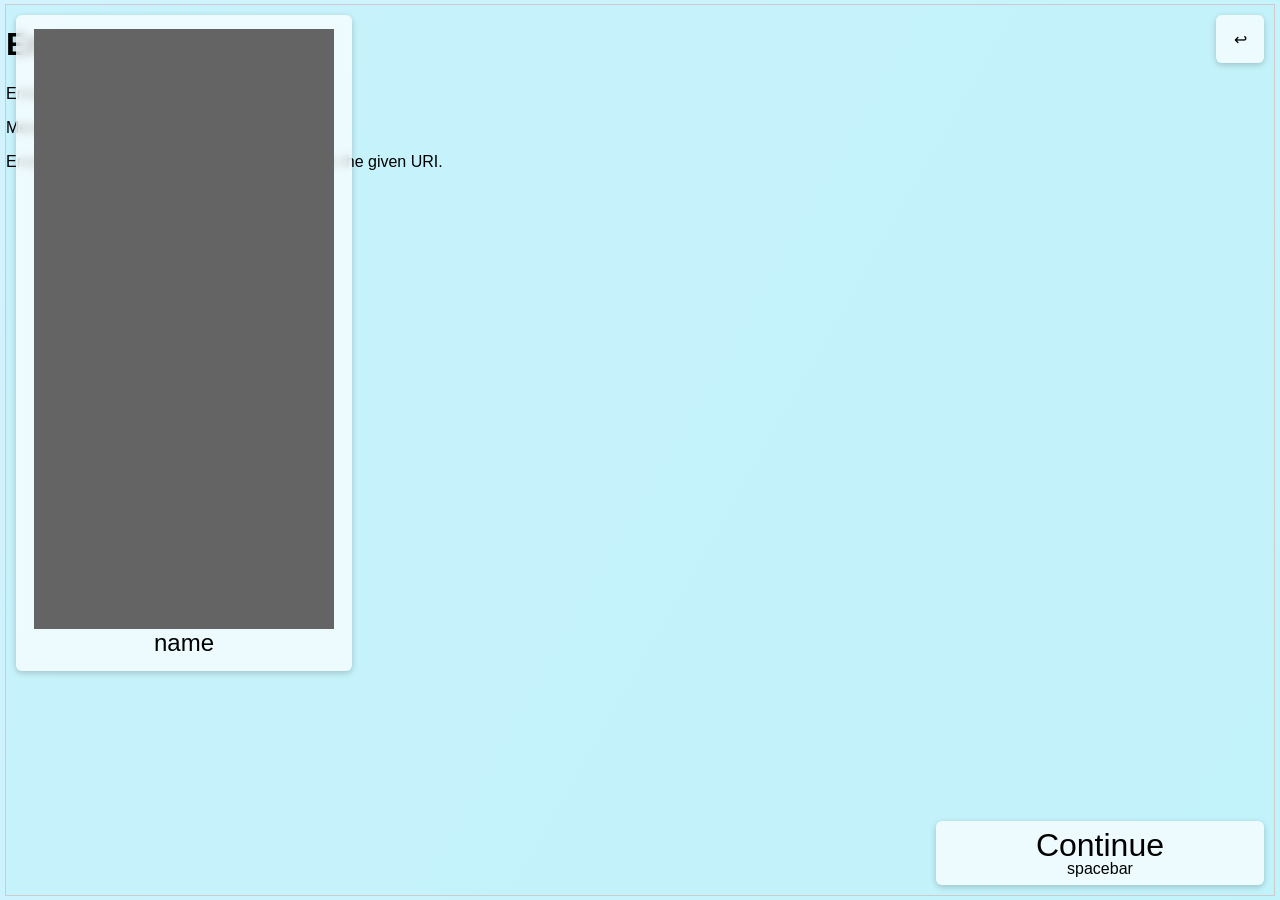
==== commit e2ac8c43: "Add files via upload" ====
--- a/diamonds.html
+++ b/diamonds.html
@@ -4,7 +4,7 @@
     <meta charset="UTF-8">
     <link rel="stylesheet" href="styles.css">
     <title>Road Diamonds</title>
-    <link rel="icon" href="favicon.svg" type="image/svg+xml">
+    <link rel="icon" href="SVG/favicon.svg" type="image/svg+xml">
 </head>
 <body>
 <div id="mapContainer">
@@ -215,7 +215,7 @@
 <script>
 document.addEventListener("DOMContentLoaded", () => {
 
-    fetch("prefectures.svg")
+    fetch("SVG/prefectures.svg")
     .then(response => response.text())
     .then(svgText => {
 
@@ -235,7 +235,7 @@
         let currentTarget = null;
 
         async function loadQuestions() {
-            const response = await fetch("road_diamonds.json");
+            const response = await fetch("Json/road_diamonds.json");
             const data = await response.json();
             questions = data;
 
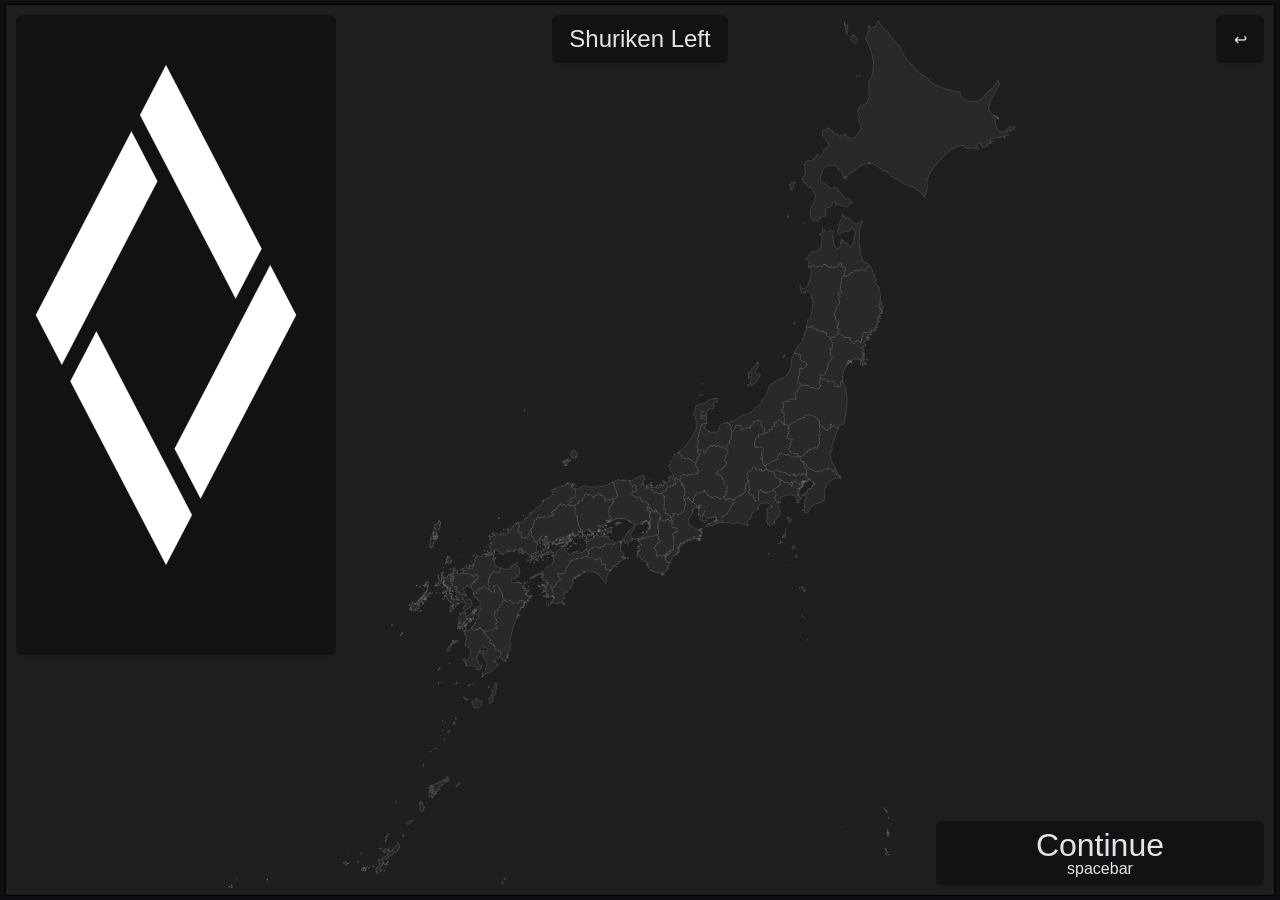
==== commit f48f82aa: "Add files via upload" ====
--- a/diamonds.html
+++ b/diamonds.html
@@ -2,99 +2,51 @@
 <html>
 <head> 
     <meta charset="UTF-8">
-    <link rel="stylesheet" href="styles.css">
+    <link rel="stylesheet" href="css/main.css">
+    <link rel="stylesheet" href="css/Japan-Road-Diamonds.css">
     <title>Road Diamonds</title>
     <link rel="icon" href="SVG/favicon.svg" type="image/svg+xml">
 </head>
 <body>
 <div id="mapContainer">
-    <div id="svgs" class="background">
-        <div id="layerContainer">
-            <svg viewBox="0 0 300 600" width="300" height="600" id="background" class="shown">
-                <rect style="fill:#646464;fill-opacity:1;stroke:none;" width="300" height="600" x="0" y="0" />
-            </svg>
-            <svg viewBox="0 0 300 600" width="300" height="600" id="horizontal" class="layer">
-                <rect style="fill:#646464;fill-opacity:1;stroke:none;" width="300" height="600" x="0" y="0" />
-                <path style="fill:#ffffff;" d="M 150 50 L 22 295 L 74 295 L 150 150 L 226 295 L 278 295 L 150 50 z M 22 305 L 150 550 L 278 305 L 225 305 L 150 450 L 75 305 L 22 305 z " />
-            </svg>
-            <svg viewBox="0 0 300 600" width="300" height="600" id="horizontalsmall" class="layer">
-                <rect style="fill:#646464;fill-opacity:1;stroke:none;" width="300" height="600" x="0" y="0" />
-                <path style="fill:#ffffff;" d="M 150,175 88.75,297.5 h 25 L 150,225 l 36.25,72.5 h 25 z M 88.75,302.5 150,425 211.25,302.5 h -25 L 150,375 113.75,302.5 Z" />
-            </svg>
-            <svg viewBox="0 0 300 600" width="300" height="600" id="genericthin" class="layer">
-                <rect style="fill:#646464;fill-opacity:1;stroke:none;" width="300" height="600" x="0" y="0" />
-                <path style="fill:#ffffff;" d="M 150 50 L 19.75 300 L 150 550 L 280.25 300 L 150 50 z M 150 100 L 254.19922 300 L 150 500 L 45.800781 300 L 150 100 z " />
-            </svg>
-            <svg viewBox="0 0 300 600" width="300" height="600" id="horizontalthin" class="layer">
-                <rect style="fill:#646464;fill-opacity:1;stroke:none;" width="300" height="600" x="0" y="0" />
-                <path style="fill:#ffffff;" d="M 150 50 L 21.703125 296.25 L 47.753906 296.25 L 150 100 L 252.24609 296.25 L 278.29688 296.25 L 150 50 z M 21.703125 303.75 L 150 550 L 278.29688 303.75 L 252.24609 303.75 L 150 500 L 47.753906 303.75 L 21.703125 303.75 z " />
-            </svg>
-            <svg viewBox="0 0 300 600" width="300" height="600" id="outerrightsmall" class="layer">
-                <rect style="fill:#646464;fill-opacity:1;stroke:none;" width="300" height="600" x="0" y="0" />
-                <path style="fill:#ffffff;" d="m 150,175 -65.125,125 47.84961,91.84277 13.02539,-25 L 110.9248,300 118.53027,285.40332 150,225 163.02539,200 Z m 17.27441,33.15722 -13.02441,25 L 189.07519,300 184.63867,308.51562 160.44433,354.9541 150,375 136.97461,400 150,425 215.125,300 Z" />
-            </svg>
-            <svg viewBox="0 0 300 600" width="300" height="600" id="kagawa" class="layer">
-                <rect style="fill:#646464;fill-opacity:1;stroke:none;" width="300" height="600" x="0" y="0" />
-                <path style="fill:#ffffff;" d="M 150 50 L 123.94922 100 L 150 150 L 210.9375 266.96094 L 228.15039 300 L 202.48828 349.25391 L 150 450 L 123.94922 500 L 150 550 L 280.25 300 L 150 50 z M 115.44922 116.31641 L 19.75 300 L 115.44922 483.68555 L 141.5 433.68555 L 71.849609 300 L 141.5 166.31641 L 115.44922 116.31641 z " />
-            </svg>
-            <svg viewBox="0 0 300 600" width="300" height="600" id="shizuoka" class="layer">
-                <rect style="fill:#646464;fill-opacity:1;stroke:none;" width="300" height="600" x="0" y="0" />
-                <path style="fill:#ffffff;" d="M 150 50 L 136.97656 74.998047 L 150 100 L 202.89258 201.51953 L 254.19922 300 L 207.34766 389.92773 L 150 500 L 136.97461 525 L 150 550 L 280.25 300 L 150 50 z M 131.97656 84.595703 L 19.75 300 L 131.97461 515.4043 L 145 490.4043 L 45.800781 300 L 145 109.5957 L 131.97656 84.595703 z " />
-            </svg>
-            <svg viewBox="0 0 300 600" width="300" height="600" id="aomori" class="layer">
-                <rect style="fill:#646464;fill-opacity:1;stroke:none;" width="300" height="600" x="0" y="0" />
-                <path style="fill:#ffffff;" d="M 150 50 L 54.298828 233.68555 L 80.349609 283.68555 L 150 150 L 174.31055 196.66016 L 228.15039 300 L 254.20117 349.99805 L 280.25 300 L 150 50 z M 45.798828 250 L 19.75 300 L 150 550 L 245.70117 366.31445 L 219.65039 316.31445 L 150 450 L 125.98828 403.91211 L 71.849609 300 L 45.798828 250 z " />
-            </svg>
-            <svg viewBox="0 0 300 600" width="300" height="600" id="outerleft" class="layer">
-                <rect style="fill:#646464;fill-opacity:1;stroke:none;" width="300" height="600" x="0" y="0" />
-                <path style="fill:#ffffff;" d="M 150 50 L 123.94922 100.00195 L 150 150 L 217.72656 279.99414 L 228.15039 300 L 158.5 433.68359 L 184.55078 483.68359 L 280.25 300 L 150 50 z M 115.44922 116.31641 L 19.75 300 L 150 550 L 176.05078 500 L 150 450 L 94.023438 342.55859 L 71.849609 300 L 141.5 166.31641 L 115.44922 116.31641 z " />
-            </svg>
-            <svg viewBox="0 0 300 600" width="300" height="600" id="outerright" class="layer">
-                <rect style="fill:#646464;fill-opacity:1;stroke:none;" width="300" height="600" x="0" y="0" />
-                <path style="fill:#ffffff;" d="M 150 50 L 19.75 300 L 115.44922 483.68555 L 141.5 433.68555 L 71.849609 300 L 87.060547 270.80664 L 150 150 L 176.05078 100 L 150 50 z M 184.54883 116.31445 L 158.5 166.31445 L 228.15039 300 L 219.27734 317.03125 L 170.88867 409.9082 L 150 450 L 123.94922 500 L 150 550 L 280.25 300 L 184.54883 116.31445 z " />
-            </svg>
-            <svg viewBox="0 0 300 600" width="300" height="600" id="outerleftthin" class="layer">
-                <rect style="fill:#646464;fill-opacity:1;stroke:none;" width="300" height="600" x="0" y="0" />
-                <path style="fill:#ffffff;" d="M 150 50 L 136.99414 74.960938 L 220.51367 235.26758 L 220.47461 235.26758 L 254.19922 300 L 155 490.40234 L 168.02539 515.40234 L 280.25 300 L 150 50 z M 131.99414 84.558594 L 19.75 300 L 150 550 L 163.02539 525 L 150 500 L 87.921875 380.8457 L 45.800781 300 L 145.01953 109.55859 L 131.99414 84.558594 z " />
-            </svg>
-            <svg viewBox="0 0 300 600" width="300" height="600" id="htypeleft" class="layer">
-                <rect style="fill:#646464;fill-opacity:1;stroke:none;" width="300" height="600" x="0" y="0" />
-                <path style="fill:#ffffff;" d="M 150 50 L 123.94922 100 L 150 150 L 228.15039 300 L 254.20117 350 L 280.25 300 L 150 50 z M 115.44922 116.31641 L 54.300781 233.68555 L 80.349609 283.68555 L 141.5 166.31641 L 115.44922 116.31641 z M 45.798828 250 L 19.75 300 L 150 550 L 176.05078 500 L 150 450 L 71.849609 300 L 45.798828 250 z M 219.65039 316.31445 L 158.5 433.68359 L 184.55078 483.68359 L 245.69922 366.31445 L 219.65039 316.31445 z " />
-            </svg>
-            <svg viewBox="0 0 300 600" width="300" height="600" id="htypeleftthin" class="layer">
-                <rect style="fill:#646464;fill-opacity:1;stroke:none;" width="300" height="600" x="0" y="0" />
-                <path style="fill:#ffffff;" d="M 150 50 L 136.97461 75 L 150 100 L 254.19922 300 L 267.22461 325.00195 L 280.25 300 L 150 50 z M 131.97461 84.597656 L 37.775391 265.40234 L 50.800781 290.40234 L 145 109.59766 L 131.97461 84.597656 z M 32.775391 275 L 19.75 300 L 150 550 L 163.02539 525 L 150 500 L 45.800781 300 L 32.775391 275 z M 249.19922 309.59766 L 155 490.40234 L 168.02539 515.40234 L 262.22461 334.59766 L 249.19922 309.59766 z " />
-            </svg>
-            <svg viewBox="0 0 300 600" width="300" height="600" id="shurikenrightsmall" class="layer">
-                <rect style="fill:#646464;fill-opacity:1;stroke:none;" width="300" height="600" x="0" y="0" />
-                <path style="fill:#ffffff;" d="m 150,175 -47.84961,91.84278 13.02441,24.99999 1.55079,-2.97656 L 150,225 163.02441,200 Z m 17.27539,33.15722 -13.02539,25 10.04297,19.27637 8.33886,16.00488 L 189.07519,300 202.10058,325 215.125,300 Z M 97.899414,275 84.875,300 l 47.84961,91.84277 13.02539,-25 L 134.69238,345.61914 110.9248,300 Z m 86.925776,33.15723 -5.86718,11.26171 -22.93067,44.0127 L 150,375 136.97461,400 150,425 197.85058,333.15723 Z" />
-            </svg>
-            <svg viewBox="0 0 300 600" width="300" height="600" id="shurikenright" class="layer">
-                <rect style="fill:#646464;fill-opacity:1;stroke:none;" width="300" height="600" x="0" y="0" />
-                <path style="fill:#ffffff;" d="M 150 50 L 54.298828 233.68555 L 80.349609 283.68555 L 89.535156 266.05273 L 150 150 L 176.04883 100 L 150 50 z M 184.54883 116.31445 L 158.5 166.31445 L 203.17383 252.06055 L 207.39453 260.16016 L 228.15039 300 L 254.20117 350 L 280.25 300 L 184.54883 116.31445 z M 45.798828 250 L 19.75 300 L 115.44922 483.68555 L 141.5 433.68555 L 108.22852 369.82422 L 71.849609 300 L 45.798828 250 z M 219.65039 316.31445 L 199.61523 354.76953 L 199.00195 355.94727 L 150 450 L 123.94922 500 L 150 550 L 245.70117 366.31445 L 219.65039 316.31445 z " />
-            </svg>
-            <svg viewBox="0 0 300 600" width="300" height="600" id="htyperight" class="layer">
-                <rect style="fill:#646464;fill-opacity:1;stroke:none;" width="300" height="600" x="0" y="0" />
-                <path style="fill:#ffffff;" d="M 150 50 L 19.75 300 L 45.798828 349.99805 L 71.849609 300 L 150 150 L 176.04883 100 L 150 50 z M 184.54883 116.31445 L 158.5 166.31445 L 219.65039 283.68555 L 245.70117 233.68555 L 184.54883 116.31445 z M 254.20117 250.00195 L 228.15039 300 L 195.69531 362.29297 L 150 450 L 123.94922 500 L 150 550 L 280.25 300 L 254.20117 250.00195 z M 80.349609 316.31445 L 54.298828 366.31445 L 115.44922 483.68555 L 141.5 433.68555 L 80.349609 316.31445 z " />
-            </svg>
-            <svg viewBox="0 0 300 600" width="300" height="600" id="shurikenleftthin" class="layer">
-                <rect style="fill:#646464;fill-opacity:1;stroke:none;" width="300" height="600" x="0" y="0" />
-                <path style="fill:#ffffff;" d="M 150 50 L 136.97461 75 L 150 100 L 207.35938 210.0957 L 249.19922 290.4043 L 262.22461 265.40234 L 150 50 z M 131.97461 84.597656 L 19.75 300 L 32.775391 325 L 45.800781 300 L 111.42383 174.04297 L 145 109.59766 L 131.97461 84.597656 z M 267.22461 275 L 254.19922 300 L 183.05664 436.54883 L 155 490.40234 L 168.02539 515.40234 L 280.25 300 L 267.22461 275 z M 50.800781 309.59766 L 37.775391 334.59766 L 150 550 L 163.02539 524.99805 L 150 500 L 150 499.99805 L 93.023438 390.63672 L 50.800781 309.59766 z " />
-            </svg>
-            <svg viewBox="0 0 300 600" width="300" height="600" id="shurikenleft" class="layer">
-                <rect style="fill:#646464;fill-opacity:1;stroke:none;" width="300" height="600" x="0" y="0" />
-                <path style="fill:#ffffff;" d="M 150 50 L 123.94922 100 L 150 150 L 219.65039 283.68359 L 245.70117 233.68555 L 150 50 z M 115.44922 116.31445 L 19.75 300 L 45.798828 349.99805 L 71.849609 300 L 82.085938 280.35352 L 125.19727 197.60742 L 141.5 166.31445 L 115.44922 116.31445 z M 254.20117 250 L 228.15039 300 L 226.94727 302.31055 L 181.81445 388.93555 L 158.5 433.68359 L 184.55078 483.68359 L 280.25 300 L 254.20117 250 z M 80.349609 316.31445 L 54.298828 366.31445 L 150 550 L 176.05078 500 L 150 450 L 94.802734 344.05469 L 80.349609 316.31445 z " />
-            </svg>
+
+    <div id="questionBox">
+        <div id="svgContainer" class="background">
+            <div id="layerContainer">
+                <svg viewBox="0 0 300 600" width="300" height="600" id="background" class="shown">
+                    <rect style="fill: var(--color-road-diamond-background);fill-opacity:1;stroke:none;" width="300" height="600" x="0" y="0" />
+                </svg>
+                <svg viewBox="0 0 300 600" width="300" height="600" class="diamondSvg">
+                    <path class="diamond" id="horizontal" d="M 150 50 L 22 295 L 74 295 L 150 150 L 226 295 L 278 295 L 150 50 z M 22 305 L 150 550 L 278 305 L 225 305 L 150 450 L 75 305 L 22 305 z " />
+                    <path class="diamond" id="horizontalsmall" d="M 150,175 88.75,297.5 h 25 L 150,225 l 36.25,72.5 h 25 z M 88.75,302.5 150,425 211.25,302.5 h -25 L 150,375 113.75,302.5 Z" />
+                    <path class="diamond" id="genericthin" d="M 150 50 L 19.75 300 L 150 550 L 280.25 300 L 150 50 z M 150 100 L 254.19922 300 L 150 500 L 45.800781 300 L 150 100 z " />
+                    <path class="diamond" id="horizontalthin" d="M 150 50 L 21.703125 296.25 L 47.753906 296.25 L 150 100 L 252.24609 296.25 L 278.29688 296.25 L 150 50 z M 21.703125 303.75 L 150 550 L 278.29688 303.75 L 252.24609 303.75 L 150 500 L 47.753906 303.75 L 21.703125 303.75 z " />  
+                    <path class="diamond" id="outerrightsmall" d="m 150,175 -65.125,125 47.84961,91.84277 13.02539,-25 L 110.9248,300 118.53027,285.40332 150,225 163.02539,200 Z m 17.27441,33.15722 -13.02441,25 L 189.07519,300 184.63867,308.51562 160.44433,354.9541 150,375 136.97461,400 150,425 215.125,300 Z" />
+                    <path class="diamond" id="kagawa" d="M 150 50 L 123.94922 100 L 150 150 L 210.9375 266.96094 L 228.15039 300 L 202.48828 349.25391 L 150 450 L 123.94922 500 L 150 550 L 280.25 300 L 150 50 z M 115.44922 116.31641 L 19.75 300 L 115.44922 483.68555 L 141.5 433.68555 L 71.849609 300 L 141.5 166.31641 L 115.44922 116.31641 z " />
+                    <path class="diamond" id="shizuoka" d="M 150 50 L 136.97656 74.998047 L 150 100 L 202.89258 201.51953 L 254.19922 300 L 207.34766 389.92773 L 150 500 L 136.97461 525 L 150 550 L 280.25 300 L 150 50 z M 131.97656 84.595703 L 19.75 300 L 131.97461 515.4043 L 145 490.4043 L 45.800781 300 L 145 109.5957 L 131.97656 84.595703 z " />
+                    <path class="diamond" id="aomori" d="M 150 50 L 54.298828 233.68555 L 80.349609 283.68555 L 150 150 L 174.31055 196.66016 L 228.15039 300 L 254.20117 349.99805 L 280.25 300 L 150 50 z M 45.798828 250 L 19.75 300 L 150 550 L 245.70117 366.31445 L 219.65039 316.31445 L 150 450 L 125.98828 403.91211 L 71.849609 300 L 45.798828 250 z " />
+                    <path class="diamond" id="outerleft" d="M 150 50 L 123.94922 100.00195 L 150 150 L 217.72656 279.99414 L 228.15039 300 L 158.5 433.68359 L 184.55078 483.68359 L 280.25 300 L 150 50 z M 115.44922 116.31641 L 19.75 300 L 150 550 L 176.05078 500 L 150 450 L 94.023438 342.55859 L 71.849609 300 L 141.5 166.31641 L 115.44922 116.31641 z " />
+                    <path class="diamond" id="outerright" d="M 150 50 L 19.75 300 L 115.44922 483.68555 L 141.5 433.68555 L 71.849609 300 L 87.060547 270.80664 L 150 150 L 176.05078 100 L 150 50 z M 184.54883 116.31445 L 158.5 166.31445 L 228.15039 300 L 219.27734 317.03125 L 170.88867 409.9082 L 150 450 L 123.94922 500 L 150 550 L 280.25 300 L 184.54883 116.31445 z " />
+                    <path class="diamond" id="outerleftthin" d="M 150 50 L 136.99414 74.960938 L 220.51367 235.26758 L 220.47461 235.26758 L 254.19922 300 L 155 490.40234 L 168.02539 515.40234 L 280.25 300 L 150 50 z M 131.99414 84.558594 L 19.75 300 L 150 550 L 163.02539 525 L 150 500 L 87.921875 380.8457 L 45.800781 300 L 145.01953 109.55859 L 131.99414 84.558594 z " />
+                    <path class="diamond" id="htypeleft" d="M 150 50 L 123.94922 100 L 150 150 L 228.15039 300 L 254.20117 350 L 280.25 300 L 150 50 z M 115.44922 116.31641 L 54.300781 233.68555 L 80.349609 283.68555 L 141.5 166.31641 L 115.44922 116.31641 z M 45.798828 250 L 19.75 300 L 150 550 L 176.05078 500 L 150 450 L 71.849609 300 L 45.798828 250 z M 219.65039 316.31445 L 158.5 433.68359 L 184.55078 483.68359 L 245.69922 366.31445 L 219.65039 316.31445 z " />
+                    <path class="diamond" id="htypeleftthin" d="M 150 50 L 136.97461 75 L 150 100 L 254.19922 300 L 267.22461 325.00195 L 280.25 300 L 150 50 z M 131.97461 84.597656 L 37.775391 265.40234 L 50.800781 290.40234 L 145 109.59766 L 131.97461 84.597656 z M 32.775391 275 L 19.75 300 L 150 550 L 163.02539 525 L 150 500 L 45.800781 300 L 32.775391 275 z M 249.19922 309.59766 L 155 490.40234 L 168.02539 515.40234 L 262.22461 334.59766 L 249.19922 309.59766 z " />
+                    <path class="diamond" id="shurikenrightsmall" d="m 150,175 -47.84961,91.84278 13.02441,24.99999 1.55079,-2.97656 L 150,225 163.02441,200 Z m 17.27539,33.15722 -13.02539,25 10.04297,19.27637 8.33886,16.00488 L 189.07519,300 202.10058,325 215.125,300 Z M 97.899414,275 84.875,300 l 47.84961,91.84277 13.02539,-25 L 134.69238,345.61914 110.9248,300 Z m 86.925776,33.15723 -5.86718,11.26171 -22.93067,44.0127 L 150,375 136.97461,400 150,425 197.85058,333.15723 Z" />
+                    <path class="diamond" id="shurikenright" d="M 150 50 L 54.298828 233.68555 L 80.349609 283.68555 L 89.535156 266.05273 L 150 150 L 176.04883 100 L 150 50 z M 184.54883 116.31445 L 158.5 166.31445 L 203.17383 252.06055 L 207.39453 260.16016 L 228.15039 300 L 254.20117 350 L 280.25 300 L 184.54883 116.31445 z M 45.798828 250 L 19.75 300 L 115.44922 483.68555 L 141.5 433.68555 L 108.22852 369.82422 L 71.849609 300 L 45.798828 250 z M 219.65039 316.31445 L 199.61523 354.76953 L 199.00195 355.94727 L 150 450 L 123.94922 500 L 150 550 L 245.70117 366.31445 L 219.65039 316.31445 z " />
+                    <path class="diamond" id="htyperight" d="M 150 50 L 19.75 300 L 45.798828 349.99805 L 71.849609 300 L 150 150 L 176.04883 100 L 150 50 z M 184.54883 116.31445 L 158.5 166.31445 L 219.65039 283.68555 L 245.70117 233.68555 L 184.54883 116.31445 z M 254.20117 250.00195 L 228.15039 300 L 195.69531 362.29297 L 150 450 L 123.94922 500 L 150 550 L 280.25 300 L 254.20117 250.00195 z M 80.349609 316.31445 L 54.298828 366.31445 L 115.44922 483.68555 L 141.5 433.68555 L 80.349609 316.31445 z " />
+                    <path class="diamond" id="shurikenleftthin" d="M 150 50 L 136.97461 75 L 150 100 L 207.35938 210.0957 L 249.19922 290.4043 L 262.22461 265.40234 L 150 50 z M 131.97461 84.597656 L 19.75 300 L 32.775391 325 L 45.800781 300 L 111.42383 174.04297 L 145 109.59766 L 131.97461 84.597656 z M 267.22461 275 L 254.19922 300 L 183.05664 436.54883 L 155 490.40234 L 168.02539 515.40234 L 280.25 300 L 267.22461 275 z M 50.800781 309.59766 L 37.775391 334.59766 L 150 550 L 163.02539 524.99805 L 150 500 L 150 499.99805 L 93.023438 390.63672 L 50.800781 309.59766 z " />
+                    <path class="diamond" id="shurikenleft" d="M 150 50 L 123.94922 100 L 150 150 L 219.65039 283.68359 L 245.70117 233.68555 L 150 50 z M 115.44922 116.31445 L 19.75 300 L 45.798828 349.99805 L 71.849609 300 L 82.085938 280.35352 L 125.19727 197.60742 L 141.5 166.31445 L 115.44922 116.31445 z M 254.20117 250 L 228.15039 300 L 226.94727 302.31055 L 181.81445 388.93555 L 158.5 433.68359 L 184.55078 483.68359 L 280.25 300 L 254.20117 250 z M 80.349609 316.31445 L 54.298828 366.31445 L 150 550 L 176.05078 500 L 150 450 L 94.802734 344.05469 L 80.349609 316.31445 z " />
+                </svg>
+            </div>
         </div>
-        <div id="name" class="questionBoxText">name</div>
-        <div id="selected" class="questionBoxText selectedAnswer"></div>
-        <div id="selectedKanji" class="questionBoxText selectedAnswer"></div>
+
+        <div id="selectedInfo" class="questionInfo background">
+            <div id="selectedList"></div>
+        </div>
+        <div id="selectedItem" class="questionInfo background"></div>
     </div>
+
     <div id="map"></div>
-    <div id="prefecturesContainer">
-        <div id="prefectures" class="background prefectures"></div>
-        <div id="prefecturesKanji" class="background prefectures"></div>
-    </div>
+    <div id="questionText" class="background position-top-middle content-center"></div>
     <div id="legendBox" class="background">
         <div class="legendItem">
             <span class="colorBox correct"></span>
@@ -117,413 +69,10 @@
             spacebar
         </div>
     </button>
-    <a id="homeButton" class="background" href="index.html">↩</a>
+    <a id="homeButton" class="background container-top-right" href="index.html">↩</a>
 </div>
 
-<style>
-
-.questionBoxText {
-    margin: 0;
-    text-align: center;
-    font-size: 1.5rem;
-}
-
-.selectedAnswer {
-    opacity: 0;
-    transform: translateY(-0.375rem);
-    transition: opacity 0.25s ease, transform 0.25s ease;
-}
-
-#svgs {
-    width: 20rem;
-    min-height: 40rem;
-    pointer-events: none;
-    transition: opacity 0.25s ease, transform 0.25s ease;
-    
-    position: absolute;
-    top: 0.625rem;
-    left: 0.625rem;
-
-    justify-content: center;
-    align-items: center;
-
-    display: flex;
-    flex-direction: column;
-
-}
-
-#layerContainer {
-    position: relative;
-    width: 100%;
-    height: 37.5rem;
-}
-
-.layer {
-    position: absolute;
-    inset: 0;
-    
-    width: 100%;
-    height: 100%;
-    
-    object-fit: contain;
-
-    opacity: 0;
-    transition: opacity 0.5s ease;
-}
-
-.shown {
-    position: absolute;
-    width: 100%;
-    height: 100%;
-    object-fit: contain;
-    display: block;
-    opacity: 1;
-    transition: opacity 0.5s ease;
-}
-
-#prefecturesContainer {
-    position: absolute;
-    max-width: 33vw;
-    top: 0.625rem;
-    left: 50%;
-    display: flex;
-    flex-direction: column;
-    gap: 0.375rem;
-    pointer-events: none;
-    font-size: 1rem;
-    text-align: center;
-    transform: translate(-50%, 0);
-}
-
-.prefectures {
-    opacity: 0;
-    pointer-events: none;
-    transform: translateY(-0.5rem);
-    transition: opacity 0.25s ease, transform 0.25s ease;
-
-    text-align: center;
-
-    display: flex;
-    flex-direction: column;
-    gap: 0.375rem;
-
-    font-size: 1.5rem;
-}
-
-</style>
-
-<script>
-document.addEventListener("DOMContentLoaded", () => {
-
-    fetch("SVG/prefectures.svg")
-    .then(response => response.text())
-    .then(svgText => {
-
-        const map = document.getElementById("map");
-        map.innerHTML = svgText;
-
-        const svg = map.querySelector("svg");
-        svg.setAttribute("preserveAspectRatio", "xMidYMid meet");
-        const regions = [...svg.querySelectorAll("path[id]")];
-
-        const marked = new Set();
-        const cooldowns = {};
-        let COOLDOWN_TURNS = 0;
-        let questions;
-
-        let guessing = false;
-        let currentTarget = null;
-
-        async function loadQuestions() {
-            const response = await fetch("Json/road_diamonds.json");
-            const data = await response.json();
-            questions = data;
-
-            questions.forEach(q => {
-                q.correct = new Set(q.correct);
-            });
-
-            main();
-            loadQuestion();
-        }
-
-        function main() {
-            if (!svg || !regions.length || !questions.length) {
-                console.log = ("Shit's dead");
-                return;
-            }
-
-            COOLDOWN_TURNS = Math.round(questions.length / 2);
-
-            regions.forEach(r => {
-                r.dataset.originalFill =
-                    r.getAttribute("fill") ||
-                    getComputedStyle(r).fill;
-            });
-        }
-
-        function updateCooldowns() {
-            for (const id in cooldowns) {
-                cooldowns[id]--;
-                if (cooldowns[id] <= 0) delete cooldowns[id];
-            }
-        }
-
-        function loadQuestion() {
-            
-            updateCooldowns();
-
-            const available = questions.filter(r => !cooldowns[r.id]);
-            const pool = available.length ? available : questions;
-
-            currentTarget = pool[Math.floor(Math.random() * pool.length)];
-
-            cooldowns[currentTarget.id] = COOLDOWN_TURNS;
-
-            const name = currentTarget.name ||currentTarget.id;
-            
-            document.getElementById("name").textContent = name;
-
-            document.getElementById(currentTarget.id).classList.add('shown');
-            document.getElementById(currentTarget.id).classList.remove('layer');
-            
-            guessing = true;
-        }
-
-        function mark(region) {
-
-            if (marked.has(region.id)) {
-                marked.delete(region.id);
-                region.classList.remove("selected");
-                region.style.fill = region.dataset.originalFill;
-            } else {
-                marked.add(region.id);
-                region.classList.add("selected");
-                region.style.fill = "#F4D35E";
-            }
-            document.getElementById("selected").classList.remove("show");
-            document.getElementById("selectedKanji").classList.remove("show");
-
-            document.getElementById("selected").textContent = null;
-            document.getElementById("selectedKanji").textContent = null;
-
-            if(marked.size != 0){
-                let kanjiArray = [];
-                marked.forEach(region => { 
-                    kanjiArray.push(regions.find(({ id }) => id === region).getAttribute("name"));
-                })
-
-                document.getElementById("selected").textContent = Array.from(marked).join(" | ").replace(/[0-9]/g, "");
-                document.getElementById("selected").classList.add("show");
-
-                document.getElementById("selectedKanji").textContent = Array.from(kanjiArray).join(" | ").replace(/[0-9]/g, "");
-                document.getElementById("selectedKanji").classList.add("show");
-            }
-        }
-
-        function reveal() {
-
-            guessing = false;
-            const answers = new Set(currentTarget.correct);
-            
-            let correct = new Set( [...marked].filter(id => answers.has(id)) );
-            let wrong = new Set( [...marked].filter(id => !answers.has(id)) );
-            let wrongneeded = new Set( [...answers].filter(id => !marked.has(id)) );
-
-            regions.forEach(region => {
-                if (correct.has(region.id)) {
-                    region.style.fill = "#2ECC71";
-                }
-                else if (wrong.has(region.id)) {
-                    region.style.fill = "#E74C3C";
-                }
-                else if (wrongneeded.has(region.id)) {
-                    region.style.fill = "#1F6FEB";
-                }
-            });
-
-            let kanjiArray = [];
-            answers.forEach(region => { 
-                kanjiArray.push(regions.find(({id}) => id === region).getAttribute("name"));
-            })
-
-            document.getElementById("prefecturesKanji").textContent = Array.from(kanjiArray).join(" | ").replace(/[0-9]/g, "");
-            document.getElementById("prefectures").textContent = Array.from(answers).join(" | ").replace(/[0-9]/g, "");
-
-            document.getElementById("legendBox").classList.add("show");
-            document.getElementById("prefectures").classList.add("show");
-            document.getElementById("prefecturesKanji").classList.add("show");
-
-        }
-
-        function resetAndContinue() {
-            if (guessing) return;
-
-            document.getElementById("selected").classList.remove("show");
-            document.getElementById("selectedKanji").classList.remove("show");
-
-            document.getElementById("selected").textContent = null;
-            document.getElementById("selectedKanji").textContent = null;
-
-            regions.forEach(r => {
-                r.style.fill = r.dataset.originalFill;
-            });
-
-            document.getElementById(currentTarget.id).classList.remove('shown');
-            document.getElementById(currentTarget.id).classList.add('layer');
-
-            marked.clear();
-
-            document.getElementById("prefectures").classList.remove("show");
-            document.getElementById("prefecturesKanji").classList.remove("show");
-            document.getElementById("legendBox").classList.remove("show");
-
-            loadQuestion()
-
-        }
-
-        regions.forEach(region => {
-            region.addEventListener("click", (e) => {
-                if (!guessing) return;
-                e.stopPropagation();
-                mark(region);
-            });
-        });
-
-        window.buttonPress = function() {
-            if (guessing) {
-                reveal()
-            }
-            else {
-                resetAndContinue();
-            }
-        };
-
-        document.addEventListener("keydown", (e) => {
-            switch (e.code){
-                case "Space":
-                case "Enter":
-                    if (guessing) {
-                        reveal()
-                        break;
-                    }
-                    else {
-                        resetAndContinue();
-                        break;
-                    }
-                }
-        });
-
-        let viewBox = svg.viewBox.baseVal;
-
-        const baseWidth = viewBox.width;
-        const baseHeight = viewBox.height;
-        
-        const MIN_ZOOM = 0.5;
-        const MAX_ZOOM = 35;
-
-        let isPanning = false;
-        let startMouse = {x: 0, y: 0};
-        let startViewBox = {x: 0, y: 0};
-
-        function updateViewBox() {
-            svg.setAttribute(
-                "viewBox",
-                `${viewBox.x} ${viewBox.y} ${viewBox.width} ${viewBox.height}`
-            );
-        }
-
-        function getSvgMousePosition(e) {
-
-            const rect = svg.getBoundingClientRect();
-            const viewAspect = viewBox.width / viewBox.height;
-            const rectAspect = rect.width / rect.height;
-
-            let renderedWidth = rect.width;
-            let renderedHeight = rect.height;
-
-            let offsetX = 0;
-            let offsetY = 0;
-
-            if (rectAspect > viewAspect) {
-                renderedWidth = rect.height * viewAspect;
-                offsetX = (rect.width - renderedWidth) / 2;
-            } 
-            else {
-                renderedHeight = rect.width / viewAspect;
-                offsetY = (rect.height - renderedHeight) / 2;
-            }
-
-            return {
-                x: (e.clientX - rect.left - offsetX) / renderedWidth,
-                y: (e.clientY - rect.top - offsetY) / renderedHeight
-            };
-
-        }
-
-        svg.addEventListener("mousedown", e => {
-            isPanning = true;
-
-            const mouse = getSvgMousePosition(e);
-
-            startMouse.x = mouse.x;
-            startMouse.y = mouse.y;
-
-            startViewBox.x = viewBox.x;
-            startViewBox.y = viewBox.y;
-
-            svg.style.cursor = "grabbing";
-
-            e.preventDefault();
-        });
-
-        window.addEventListener("mouseup", () => {
-            isPanning = false;
-            svg.style.cursor = "grab";
-        });
-
-        window.addEventListener("mousemove", e => {
-            if (!isPanning) return;
-
-            const mouse = getSvgMousePosition(e);
-
-            const dx = (mouse.x - startMouse.x) * viewBox.width;
-            const dy = (mouse.y - startMouse.y) * viewBox.height;
-
-            viewBox.x = startViewBox.x - dx;
-
-            viewBox.y = startViewBox.y - dy;
-
-            updateViewBox();
-        });
-
-        svg.addEventListener("wheel", e => {
-            e.preventDefault();
-
-            const zoomFactor = 1.1;
-            const mouse = getSvgMousePosition(e);
-            const scale = baseWidth / viewBox.width;
-
-            let newScale = scale * (e.deltaY < 0 ? zoomFactor : 1 / zoomFactor);
-
-            newScale = Math.max(MIN_ZOOM, Math.min(MAX_ZOOM, newScale));
-
-            const newWidth = baseWidth / newScale;
-            const newHeight = baseHeight / newScale;
-
-            viewBox.x += (viewBox.width - newWidth) * mouse.x;
-            viewBox.y += (viewBox.height - newHeight) * mouse.y;
-
-            viewBox.width = newWidth;
-            viewBox.height = newHeight;
-
-            updateViewBox();
-        }, { passive:false });
-
-        loadQuestions();
-    });
-});
-</script>
+<script src="js/Japan-Road-Diamonds.js"></script>
 
 </body>
 </html>
--- a/css/main.css
+++ b/css/main.css
@@ -0,0 +1,288 @@
+:root {
+    --color-background: #1f1f1f;
+    --color-surrounding: hsl(210deg 15% 6%);
+    --color-containers: hsl(210deg 15% 6% / 0.75);
+    --color-container-diamonds: hsl(210deg 15% 6% / 0.75);
+    --color-border: #000;
+    --color-button-hover: hsl(210deg 30% 18%);
+    --color-button-hover-diamonds: hsl(210deg 30% 18%);
+    --color-text: hsl(210deg 10% 90%);
+    --color-answer-correct: hsl(160deg 100% 30%);
+    --color-answer-wrong: hsl(340deg 95% 50%);
+    --color-answer-missing: hsl(240deg 95% 62%);
+    --color-selected: hsl(43deg 100% 72%);
+    --color-selected-hover: hsl(43deg 100% 72% / 0.75);
+    --color-path-fill: #292929;
+    --color-path-stroke: #878787;
+    --color-path-hover: #474747;
+    --color-button-selected: hsl(210deg 15% 6%);
+    --color-button-selected-shadow: rgba(0,0,0,0.25);
+    --color-path-inert-stroke: #a5a5a5;
+    --color-road-diamond-background: hsl(210deg 15% 6% / 0);
+    --color-answer-correct-hover: hsl(160deg 100% 30% / 0.75);
+    --color-answer-wrong-hover: hsl(340deg 95% 50% / 0.75);
+    --color-answer-missing-hover: hsl(240deg 95% 62% / 0.75);
+}
+
+html, body {
+    margin: 0;
+    height: 100%;
+    font-family: sans-serif;
+}
+
+body {
+    display: flex;
+    justify-content: center;
+    align-items: center;
+    padding: 5px;
+    background: var(--color-surrounding);
+    box-sizing: border-box;
+}
+
+path { 
+    transition: fill 0.3s ease;
+    cursor: crosshair;
+}
+
+#mapContainer {
+    height: 100%;
+    width: 100%;
+    flex: 1;
+    background: var(--color-background);
+    border: 1px solid var(--color-border);
+    min-height: 0;
+    position: relative;
+    overflow: hidden;
+}
+
+#map {
+    width: 100%;
+    height: 100%;
+    display: block;
+    cursor: grab;
+}
+
+#homeButton {
+    width: 2rem;
+    height: 2rem;
+
+    display: flex;
+    align-items: center;
+    justify-content: center;
+    
+    text-decoration: none;
+
+    font-size: 1rem;
+}
+
+#homeButton:hover {
+    background: var(--color-button-hover);
+}
+
+#switchButton {
+    position: absolute;
+    top: 0.625rem;
+    right: 4rem;
+
+    width: 6.25rem;
+    height: 2rem;
+
+    display: flex;
+    align-items: center;
+    justify-content: center;
+
+    font-size: 1rem;
+}
+
+#switchButton:hover {
+    background: var(--color-button-hover);
+}
+
+#expertButton {
+    position: absolute;
+    top: 0.625rem;
+    right: 11.675rem;
+
+    width: 6.25rem;
+    height: 2rem;
+
+    display: flex;
+    align-items: center;
+    justify-content: center;
+
+    font-size: 1rem;
+}
+
+#expertButton:hover {
+    background: var(--color-button-hover);
+}
+
+#continueButton {
+    line-height: 1;
+    margin-top: auto;
+    text-align: center;
+    font-size: 2rem;
+    cursor: pointer;
+
+    position: absolute;
+    bottom: 0.625rem;
+    right: 0.625rem;
+
+    padding-left: 6.25rem;
+    padding-right: 6.25rem;
+}
+
+#continueButtonNotice {
+    font-size: 1rem;
+    line-height: 1;
+    margin: 0;
+}
+
+#continueButton:hover {
+    background: var(--color-button-hover);
+}
+
+#upperLeftBox {
+    position: absolute;
+    top: 0.625rem;
+    left: 0.625rem;
+    display: flex;
+    flex-direction: column;
+    gap: 0.5rem;
+    pointer-events: none;
+    font-size: 1.25rem;
+    text-align: center;
+    max-width: 30vw;
+    min-width: 22rem;
+}
+
+#legendBox {
+    opacity: 0;
+    transform: translateY(-0.375rem);
+    transition: opacity 0.25s ease, transform 0.25s ease;
+
+    pointer-events: none;
+    
+    position: absolute;
+    bottom: 0.625rem;
+    left: 0.625rem;
+
+    display: flex;
+    flex-direction: column;
+
+    font-size: 0.75rem;
+}
+
+.legendItem {
+    display: flex;
+    align-items: center;
+    gap: 0.5rem;
+    font-size: 1.25rem;
+    pointer-events: none;
+}
+
+.colorBox {
+    width: 1.25rem;
+    height: 1.25rem;
+    border-radius: 0.125rem;
+    display: inline-block;
+}
+
+.colorBox.correct { background: var(--color-answer-correct); }
+
+.colorBox.wrong { background: var(--color-answer-wrong); }
+
+.colorBox.missing { background: var(--color-answer-missing); }
+
+.background {
+    padding: 0.5rem;
+    border-radius: 0.375rem;
+    border: 0;
+
+    background: var(--color-containers);
+    backdrop-filter: blur(0.25rem);
+    box-shadow: 0 0.125rem 0.375rem rgba(0,0,0,0.2);
+
+    color: var(--color-text);
+    text-decoration: none;
+}
+
+.show {
+    opacity: 1 !important;
+    transform: translateY(0) !important;
+    pointer-events: auto !important;
+}
+
+.selected {
+    fill: var(--color-selected) !important;
+    stroke-width: 0.1 !important;
+    stroke-opacity: 1 !important;
+    stroke: var(--color-border);
+}
+
+path.selected:hover {
+    fill: var(--color-selected-hover) !important;
+    transition: none !important;
+}
+
+.correct {
+    fill: var(--color-answer-correct);
+    stroke: var(--color-border);
+}
+
+.wrong {
+    fill: var(--color-answer-wrong);
+    stroke: var(--color-border);
+}
+
+.missing {
+    fill: var(--color-answer-missing);
+    stroke: var(--color-border);
+}
+
+.correct:hover {
+    fill: var(--color-answer-correct-hover) !important;
+}
+
+.wrong:hover {
+    fill: var(--color-answer-wrong-hover) !important;
+}
+
+.missing:hover {
+    fill: var(--color-answer-missing-hover) !important;
+}
+
+.correctRow {
+    color: var(--color-answer-correct);
+}
+
+.wrongRow {
+    color: var(--color-answer-wrong);
+}
+
+.missingRow {
+    color: var(--color-answer-missing);
+}
+
+.container-top-right {
+    position: absolute;
+    top: 0.625rem;
+    right: 0.625rem;
+}
+
+.position-top-middle {
+    position: absolute;
+    top: 0.625rem;
+    left: 50%;
+    transform: translate(-50%, 0);
+
+    min-width: 10rem;
+    height: 2rem;
+    font-size: 1.5rem;
+}
+
+.content-center {
+    display: flex;
+    align-items: center;
+    justify-content: center;
+}
--- a/css/Japan-Road-Diamonds.css
+++ b/css/Japan-Road-Diamonds.css
@@ -0,0 +1,80 @@
+path {
+    stroke: var(--color-path-stroke);
+    fill: var(--color-path-fill);
+    stroke-width: 0.2;
+    shape-rendering: optimizeSpeed;
+    stroke-linecap: square;
+    stroke-linejoin: bevel;
+}
+
+path:hover {
+    fill: var(--color-path-hover) !important;
+    transition: none !important;
+}
+
+#questionBox {
+    position: absolute;
+    top: 0.625rem;
+    left: 0.625rem;
+
+    display: flex;
+    flex-direction: column;
+    gap: 0.5rem;
+
+    width: 20rem;
+}
+
+#svgContainer {
+    padding: 0;
+    overflow: hidden;
+}
+
+#layerContainer {
+    position: relative;
+    width: 100%;
+    aspect-ratio: 1 / 2;
+}
+
+.questionInfo {
+    display: flex;
+    flex-direction: column;
+    gap: 0.25rem;
+    align-items: center;
+    opacity: 0;
+}
+
+.diamond {
+    shape-rendering: auto;
+    fill: white;
+    opacity: 0;
+    transition: opacity 0.5s ease;
+}
+
+.shown {
+    position: absolute;
+    width: 100%;
+    height: 100%;
+    object-fit: contain;
+    display: block;
+    opacity: 1;
+    transition: opacity 0.5s ease;
+}
+
+.answerRow {
+    display: grid;
+    grid-template-columns: 1fr auto 1fr;
+    gap: .5rem;
+    align-items: center;
+}
+
+.answerRow span:nth-child(1) {
+    text-align: right;
+}
+
+.answerRow span:nth-child(2) {
+    text-align: center;
+}
+
+.answerRow span:nth-child(3) {
+    text-align: left;
+}
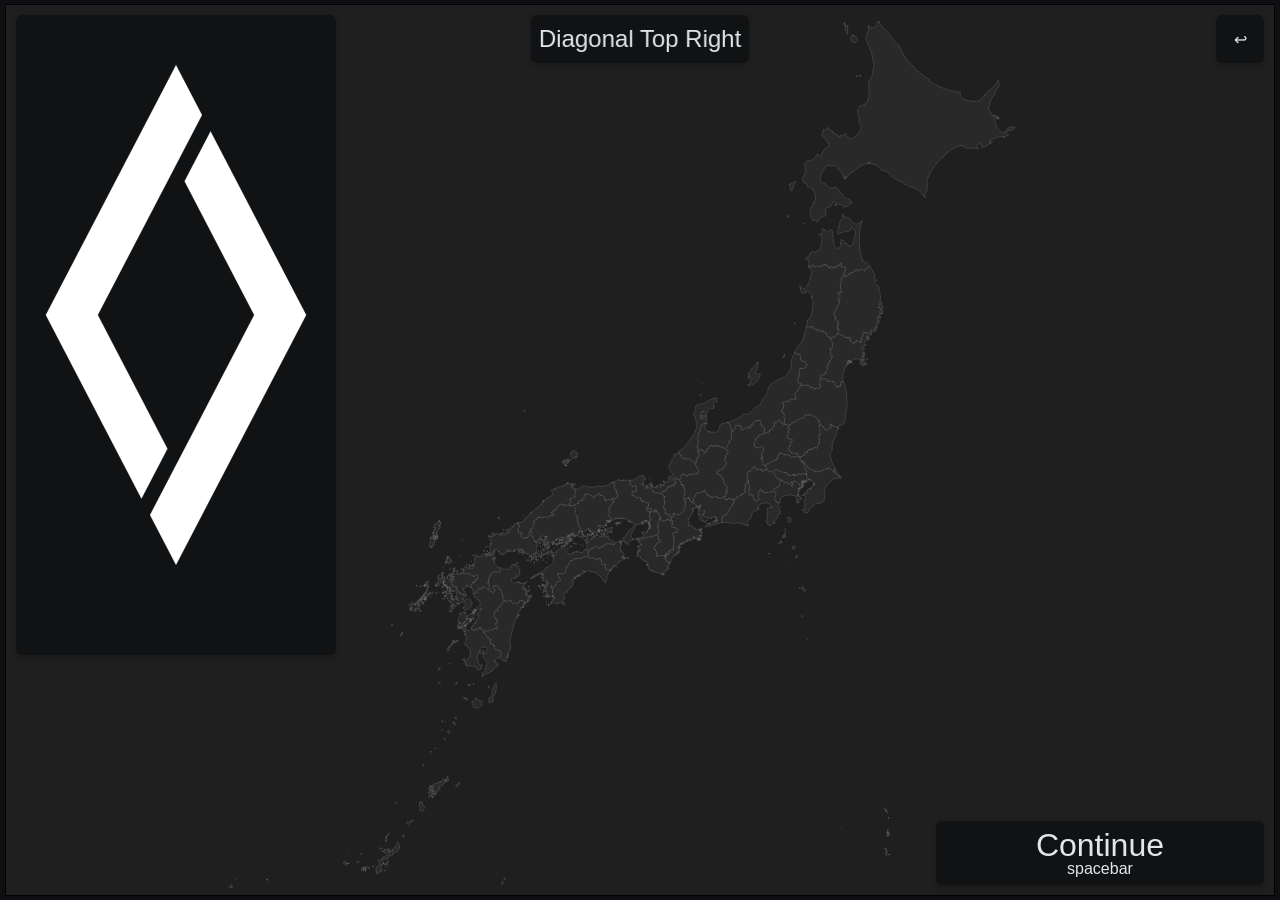
==== commit 89b46b53: "Add files via upload" ====
--- a/diamonds.html
+++ b/diamonds.html
@@ -10,7 +10,7 @@
 <body>
 <div id="mapContainer">
 
-    <div id="questionBox">
+    <div class="container-top-left">
         <div id="svgContainer" class="background">
             <div id="layerContainer">
                 <svg viewBox="0 0 300 600" width="300" height="600" id="background" class="shown">
--- a/css/main.css
+++ b/css/main.css
@@ -42,6 +42,7 @@
 path { 
     transition: fill 0.3s ease;
     cursor: crosshair;
+    shape-rendering: optimizeSpeed;
 }
 
 #mapContainer {
@@ -65,13 +66,10 @@
 #homeButton {
     width: 2rem;
     height: 2rem;
-
-    display: flex;
-    align-items: center;
-    justify-content: center;
-    
+    display: flex;
+    align-items: center;
+    justify-content: center;
     text-decoration: none;
-
     font-size: 1rem;
 }
 
@@ -142,7 +140,7 @@
     background: var(--color-button-hover);
 }
 
-#upperLeftBox {
+.container-top-left {
     position: absolute;
     top: 0.625rem;
     left: 0.625rem;
@@ -153,14 +151,13 @@
     font-size: 1.25rem;
     text-align: center;
     max-width: 30vw;
-    min-width: 22rem;
+    min-width: 20rem;
 }
 
 #legendBox {
     opacity: 0;
     transform: translateY(-0.375rem);
     transition: opacity 0.25s ease, transform 0.25s ease;
-
     pointer-events: none;
     
     position: absolute;
@@ -169,8 +166,6 @@
 
     display: flex;
     flex-direction: column;
-
-    font-size: 0.75rem;
 }
 
 .legendItem {
@@ -178,14 +173,12 @@
     align-items: center;
     gap: 0.5rem;
     font-size: 1.25rem;
-    pointer-events: none;
 }
 
 .colorBox {
     width: 1.25rem;
     height: 1.25rem;
     border-radius: 0.125rem;
-    display: inline-block;
 }
 
 .colorBox.correct { background: var(--color-answer-correct); }
@@ -207,6 +200,13 @@
     text-decoration: none;
 }
 
+.hidden {
+    opacity: 0;
+    transform: translateY(-0.375rem);
+    transition: opacity 0.25s ease, transform 0.25s ease;
+    pointer-events: none;
+}
+
 .show {
     opacity: 1 !important;
     transform: translateY(0) !important;
@@ -215,9 +215,11 @@
 
 .selected {
     fill: var(--color-selected) !important;
-    stroke-width: 0.1 !important;
-    stroke-opacity: 1 !important;
-    stroke: var(--color-border);
+}
+
+path.guessing:hover {
+    fill: var(--color-path-hover) !important;
+    transition: none !important;
 }
 
 path.selected:hover {
@@ -227,17 +229,14 @@
 
 .correct {
     fill: var(--color-answer-correct);
-    stroke: var(--color-border);
 }
 
 .wrong {
     fill: var(--color-answer-wrong);
-    stroke: var(--color-border);
 }
 
 .missing {
     fill: var(--color-answer-missing);
-    stroke: var(--color-border);
 }
 
 .correct:hover {
--- a/css/Japan-Road-Diamonds.css
+++ b/css/Japan-Road-Diamonds.css
@@ -2,7 +2,6 @@
     stroke: var(--color-path-stroke);
     fill: var(--color-path-fill);
     stroke-width: 0.2;
-    shape-rendering: optimizeSpeed;
     stroke-linecap: square;
     stroke-linejoin: bevel;
 }
@@ -10,18 +9,6 @@
 path:hover {
     fill: var(--color-path-hover) !important;
     transition: none !important;
-}
-
-#questionBox {
-    position: absolute;
-    top: 0.625rem;
-    left: 0.625rem;
-
-    display: flex;
-    flex-direction: column;
-    gap: 0.5rem;
-
-    width: 20rem;
 }
 
 #svgContainer {
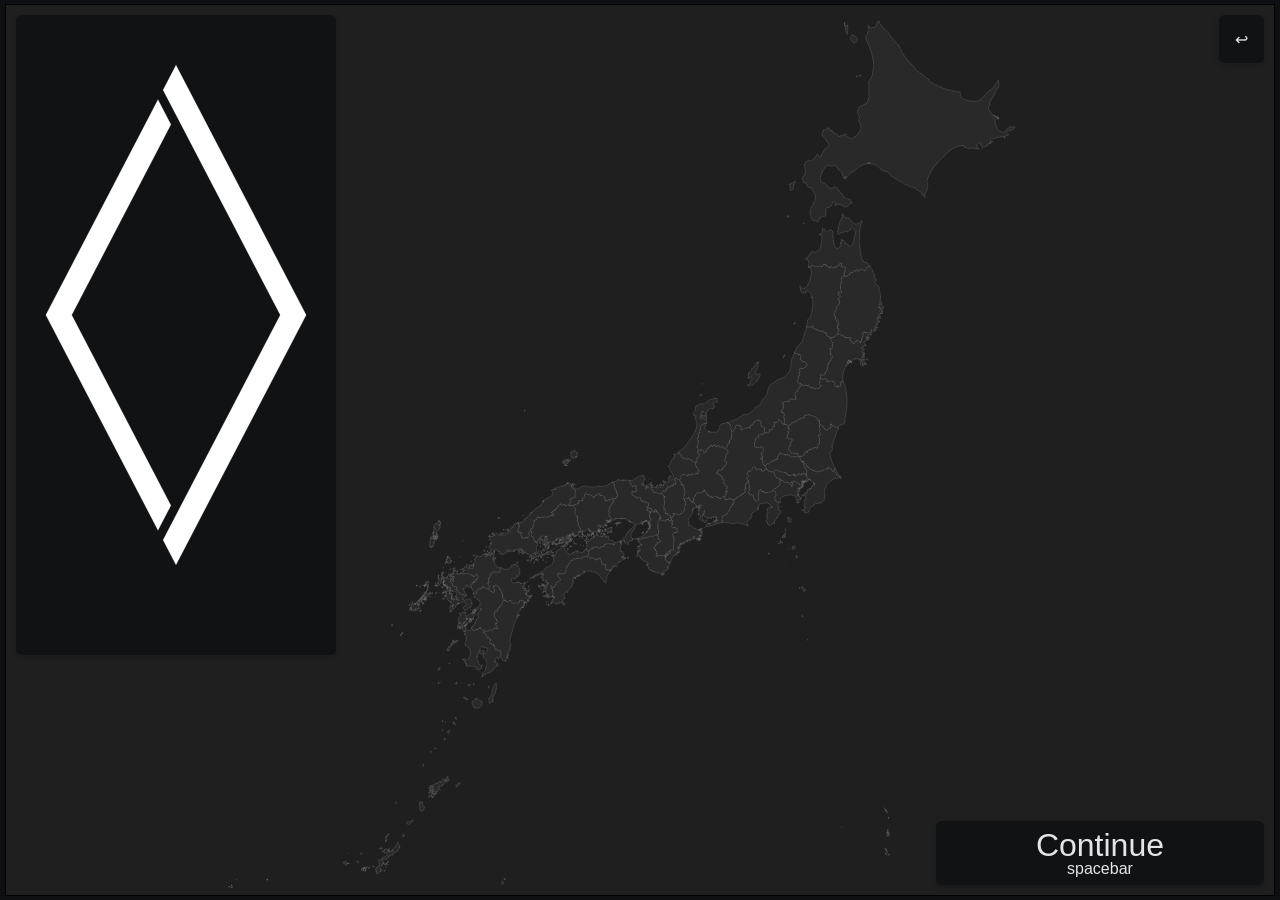
==== commit 5d2ed322: "Add files via upload" ====
--- a/diamonds.html
+++ b/diamonds.html
@@ -18,9 +18,8 @@
                 </svg>
                 <svg viewBox="0 0 300 600" width="300" height="600" class="diamondSvg">
                     <path class="diamond" id="horizontal" d="M 150 50 L 22 295 L 74 295 L 150 150 L 226 295 L 278 295 L 150 50 z M 22 305 L 150 550 L 278 305 L 225 305 L 150 450 L 75 305 L 22 305 z " />
-                    <path class="diamond" id="horizontalsmall" d="M 150,175 88.75,297.5 h 25 L 150,225 l 36.25,72.5 h 25 z M 88.75,302.5 150,425 211.25,302.5 h -25 L 150,375 113.75,302.5 Z" />
+                    <path class="diamond" id="horizontalalt" d="M 150,100 50,295 h 25 l 75,-145 75,145 h 25 z M 50,305 150,500 250,305 H 225 L 150,450 75,305 Z" />
                     <path class="diamond" id="genericthin" d="M 150 50 L 19.75 300 L 150 550 L 280.25 300 L 150 50 z M 150 100 L 254.19922 300 L 150 500 L 45.800781 300 L 150 100 z " />
-                    <path class="diamond" id="horizontalthin" d="M 150 50 L 21.703125 296.25 L 47.753906 296.25 L 150 100 L 252.24609 296.25 L 278.29688 296.25 L 150 50 z M 21.703125 303.75 L 150 550 L 278.29688 303.75 L 252.24609 303.75 L 150 500 L 47.753906 303.75 L 21.703125 303.75 z " />  
                     <path class="diamond" id="outerrightsmall" d="m 150,175 -65.125,125 47.84961,91.84277 13.02539,-25 L 110.9248,300 118.53027,285.40332 150,225 163.02539,200 Z m 17.27441,33.15722 -13.02441,25 L 189.07519,300 184.63867,308.51562 160.44433,354.9541 150,375 136.97461,400 150,425 215.125,300 Z" />
                     <path class="diamond" id="kagawa" d="M 150 50 L 123.94922 100 L 150 150 L 210.9375 266.96094 L 228.15039 300 L 202.48828 349.25391 L 150 450 L 123.94922 500 L 150 550 L 280.25 300 L 150 50 z M 115.44922 116.31641 L 19.75 300 L 115.44922 483.68555 L 141.5 433.68555 L 71.849609 300 L 141.5 166.31641 L 115.44922 116.31641 z " />
                     <path class="diamond" id="shizuoka" d="M 150 50 L 136.97656 74.998047 L 150 100 L 202.89258 201.51953 L 254.19922 300 L 207.34766 389.92773 L 150 500 L 136.97461 525 L 150 550 L 280.25 300 L 150 50 z M 131.97656 84.595703 L 19.75 300 L 131.97461 515.4043 L 145 490.4043 L 45.800781 300 L 145 109.5957 L 131.97656 84.595703 z " />
@@ -46,7 +45,6 @@
     </div>
 
     <div id="map"></div>
-    <div id="questionText" class="background position-top-middle content-center"></div>
     <div id="legendBox" class="background">
         <div class="legendItem">
             <span class="colorBox correct"></span>
@@ -69,7 +67,9 @@
             spacebar
         </div>
     </button>
-    <a id="homeButton" class="background container-top-right" href="index.html">↩</a>
+    <div class="container-top-right buttonContainer">
+        <a class="defaultButton" href="index.html">↩</a>
+    </div>
 </div>
 
 <script src="js/Japan-Road-Diamonds.js"></script>
--- a/css/main.css
+++ b/css/main.css
@@ -63,55 +63,38 @@
     cursor: grab;
 }
 
-#homeButton {
-    width: 2rem;
+.buttonContainer {
+    display: flex;
+    flex-wrap: wrap;
+    margin: auto;
+    gap: 0.625rem;
+    justify-content: center;
+}
+
+.defaultButton {
+    padding-left: 1rem;
+    padding-right: 1rem;
+    padding-top: 0.5rem;
+    padding-bottom: 0.5rem;
+
+    display: flex;
+    align-items: center;
+    justify-content: center;
+
     height: 2rem;
-    display: flex;
-    align-items: center;
-    justify-content: center;
+    font-size: 1rem;
+    color: var(--color-text);
     text-decoration: none;
-    font-size: 1rem;
-}
-
-#homeButton:hover {
-    background: var(--color-button-hover);
-}
-
-#switchButton {
-    position: absolute;
-    top: 0.625rem;
-    right: 4rem;
-
-    width: 6.25rem;
-    height: 2rem;
-
-    display: flex;
-    align-items: center;
-    justify-content: center;
-
-    font-size: 1rem;
-}
-
-#switchButton:hover {
-    background: var(--color-button-hover);
-}
-
-#expertButton {
-    position: absolute;
-    top: 0.625rem;
-    right: 11.675rem;
-
-    width: 6.25rem;
-    height: 2rem;
-
-    display: flex;
-    align-items: center;
-    justify-content: center;
-
-    font-size: 1rem;
-}
-
-#expertButton:hover {
+    cursor: pointer;
+
+    border-radius: 0.375rem;
+    border: 0;
+    background: var(--color-containers);
+    backdrop-filter: blur(0.25rem);
+    box-shadow: 0 0.125rem 0.375rem rgba(0,0,0,0.2);
+}
+
+.defaultButton:hover {
     background: var(--color-button-hover);
 }
 
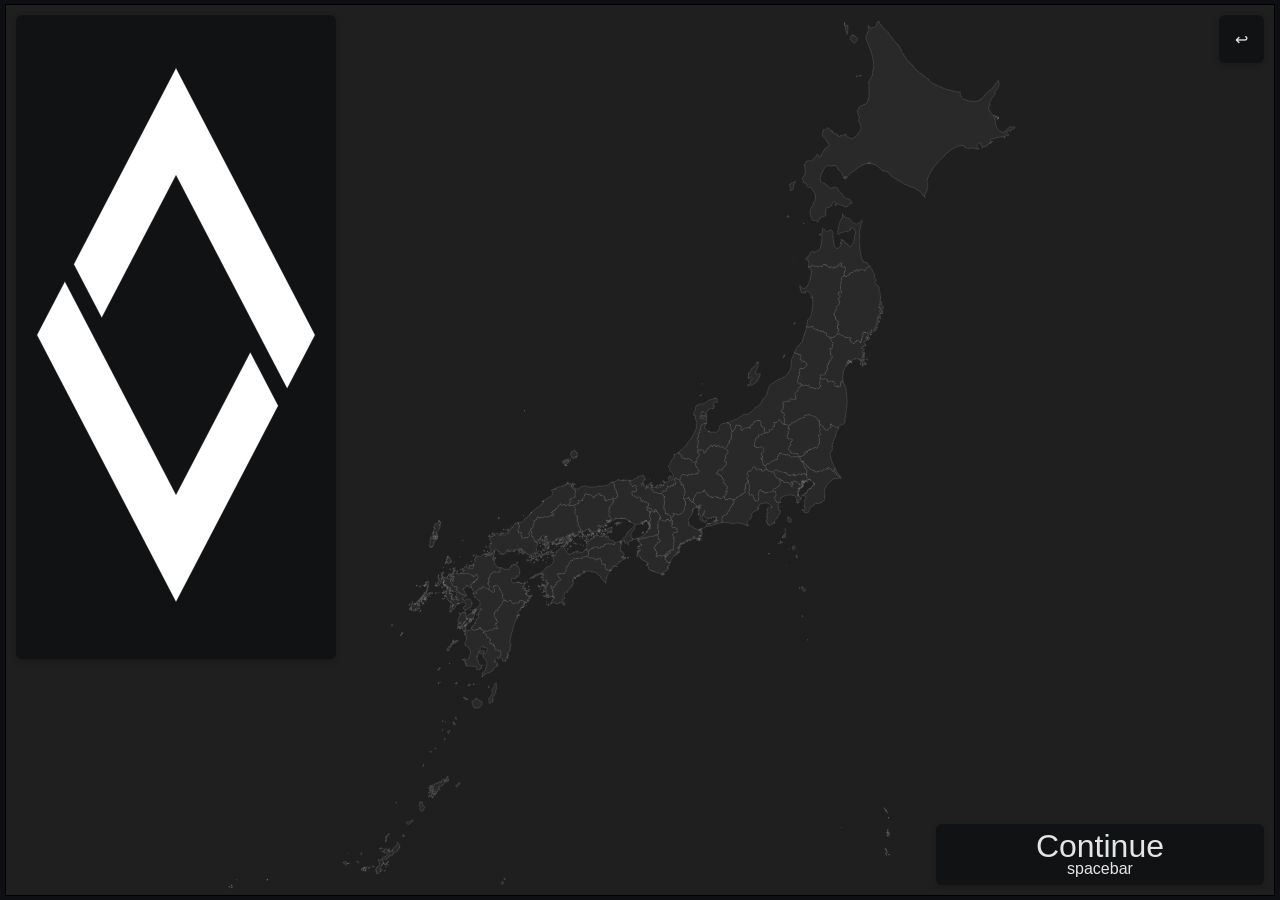
==== commit 32afe13a: "Add files via upload" ====
--- a/diamonds.html
+++ b/diamonds.html
@@ -13,10 +13,10 @@
     <div class="container-top-left">
         <div id="svgContainer" class="background">
             <div id="layerContainer">
-                <svg viewBox="0 0 300 600" width="300" height="600" id="background" class="shown">
-                    <rect style="fill: var(--color-road-diamond-background);fill-opacity:1;stroke:none;" width="300" height="600" x="0" y="0" />
+                <svg viewBox="0 0 300 600" id="background" class="shown">
+                    <rect style="fill: var(--color-road-diamond-background);fill-opacity:1;stroke:none;" x="0" y="0" />
                 </svg>
-                <svg viewBox="0 0 300 600" width="300" height="600" class="diamondSvg">
+                <svg viewBox="0 0 300 600" class="diamondSvg">
                     <path class="diamond" id="horizontal" d="M 150 50 L 22 295 L 74 295 L 150 150 L 226 295 L 278 295 L 150 50 z M 22 305 L 150 550 L 278 305 L 225 305 L 150 450 L 75 305 L 22 305 z " />
                     <path class="diamond" id="horizontalalt" d="M 150,100 50,295 h 25 l 75,-145 75,145 h 25 z M 50,305 150,500 250,305 H 225 L 150,450 75,305 Z" />
                     <path class="diamond" id="genericthin" d="M 150 50 L 19.75 300 L 150 550 L 280.25 300 L 150 50 z M 150 100 L 254.19922 300 L 150 500 L 45.800781 300 L 150 100 z " />
--- a/css/main.css
+++ b/css/main.css
@@ -99,7 +99,7 @@
 }
 
 #continueButton {
-    line-height: 1;
+    line-height: 0.9;
     margin-top: auto;
     text-align: center;
     font-size: 2rem;
@@ -125,16 +125,17 @@
 
 .container-top-left {
     position: absolute;
+    container-type: inline-size;
     top: 0.625rem;
     left: 0.625rem;
     display: flex;
     flex-direction: column;
     gap: 0.5rem;
     pointer-events: none;
-    font-size: 1.25rem;
     text-align: center;
-    max-width: 30vw;
-    min-width: 20rem;
+    max-width: 30%;
+    width: 20rem;
+    min-width: 12rem;
 }
 
 #legendBox {
--- a/css/Japan-Road-Diamonds.css
+++ b/css/Japan-Road-Diamonds.css
@@ -12,8 +12,8 @@
 }
 
 #svgContainer {
+    width: 100%;
     padding: 0;
-    overflow: hidden;
 }
 
 #layerContainer {
@@ -23,6 +23,7 @@
 }
 
 .questionInfo {
+    font-size: calc(1.25rem * 100cqw / 20rem);
     display: flex;
     flex-direction: column;
     gap: 0.25rem;
@@ -31,6 +32,7 @@
 }
 
 .diamond {
+    width: 100%;
     shape-rendering: auto;
     fill: white;
     opacity: 0;
